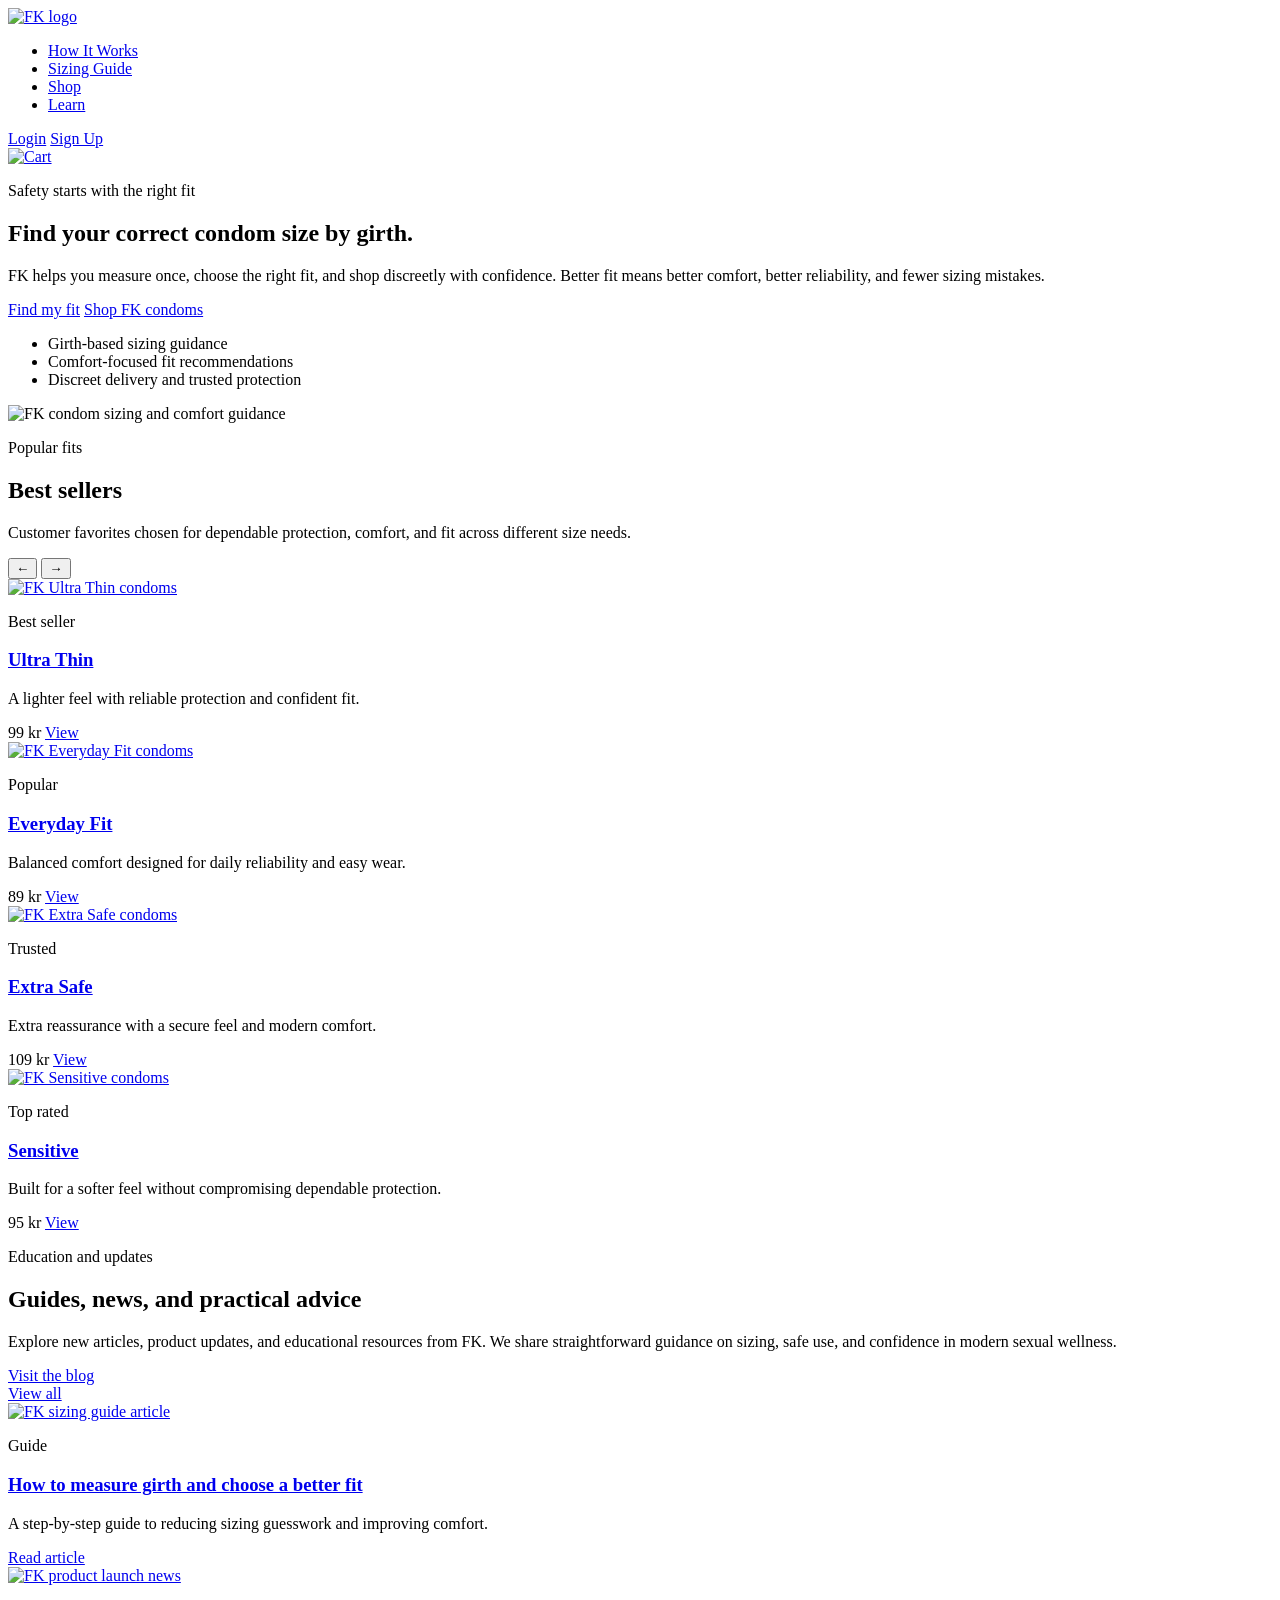
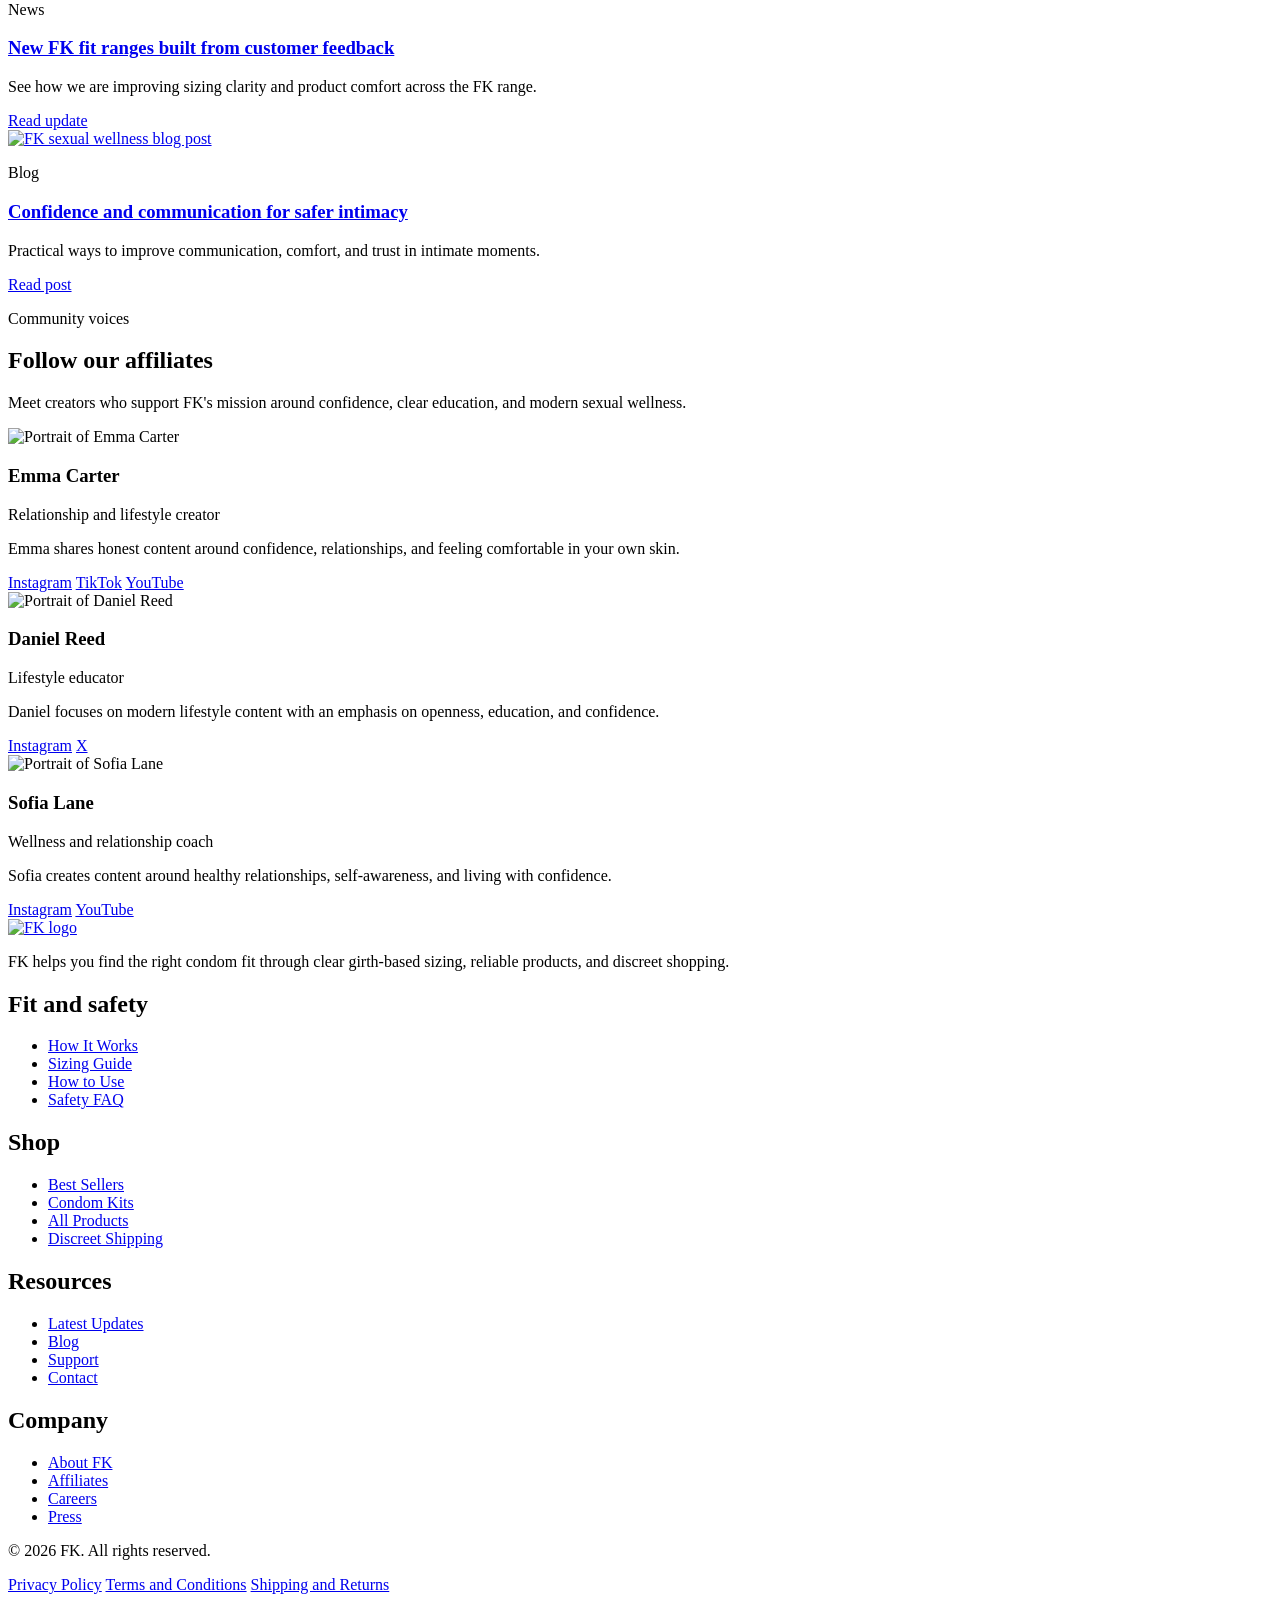
==== public/index.html @ 4501b556 "Refactor index.html for improved structure and content clarity" ====
<!DOCTYPE html>
<html lang="en">

<head>
    <meta charset="UTF-8">
    <meta name="viewport" content="width=device-width, initial-scale=1.0">
    <title>FK | Find Your Fit</title>
</head>

<body>
    <header class="site-header">
        <div class="container">
            <a href="#" class="site-header__logo" aria-label="FK home">
                <img src="path/to/logo.png" alt="FK logo">
            </a>

            <nav class="site-header__nav" aria-label="Primary navigation">
                <ul class="site-header__nav-list">
                    <li class="site-header__nav-item"><a href="#how-it-works">How It Works</a></li>
                    <li class="site-header__nav-item"><a href="#sizing-guide">Sizing Guide</a></li>
                    <li class="site-header__nav-item"><a href="#best-sellers">Shop</a></li>
                    <li class="site-header__nav-item"><a href="#latest-updates">Learn</a></li>
                </ul>
            </nav>

            <div class="site-header__actions">
                <div class="site-header__auth" aria-label="Account actions">
                    <a href="#" class="site-header__login">Login</a>
                    <a href="#" class="site-header__signup">Sign Up</a>
                </div>

                <a href="#" class="site-header__cart" aria-label="Open cart">
                    <img src="path/to/cart-icon.png" alt="Cart">
                </a>
            </div>
        </div>
    </header>

    <main>
        <section class="hero" aria-labelledby="hero-title">
            <div class="container">
                <div class="hero__content">
                    <p class="hero__eyebrow">Safety starts with the right fit</p>
                    <h1 class="hero__title" id="hero-title">Find your correct condom size by girth.</h1>
                    <p class="hero__text">
                        FK helps you measure once, choose the right fit, and shop discreetly with confidence.
                        Better fit means better comfort, better reliability, and fewer sizing mistakes.
                    </p>

                    <div class="hero__actions">
                        <a href="#how-it-works" class="button button--primary">Find my fit</a>
                        <a href="#best-sellers" class="button button--secondary">Shop FK condoms</a>
                    </div>

                    <ul class="hero__highlights" aria-label="FK value points">
                        <li class="hero__highlight">Girth-based sizing guidance</li>
                        <li class="hero__highlight">Comfort-focused fit recommendations</li>
                        <li class="hero__highlight">Discreet delivery and trusted protection</li>
                    </ul>
                </div>

                <div class="hero__media">
                    <img src="path/to/hero-image.png" alt="FK condom sizing and comfort guidance">
                </div>
            </div>
        </section>

        <section class="best-sellers" aria-labelledby="best-sellers-title">
            <div class="container">
                <div class="best-sellers__header">
                    <div class="best-sellers__intro">
                        <p class="best-sellers__eyebrow">Popular fits</p>
                        <h2 class="best-sellers__title">Best sellers</h2>
                        <p class="best-sellers__text">
                            Customer favorites chosen for dependable protection, comfort, and fit across different size
                            needs.
                        </p>
                    </div>

                    <div class="best-sellers__controls">
                        <button class="best-sellers__button best-sellers__button--prev" type="button"
                            aria-label="Previous products">
                            ←
                        </button>
                        <button class="best-sellers__button best-sellers__button--next" type="button"
                            aria-label="Next products">
                            →
                        </button>
                    </div>
                </div>

                <div class="best-sellers__viewport">
                    <div class="best-sellers__track">
                        <article class="product-card">
                            <a href="#" class="product-card__image-link">
                                <img src="path/to/product-1.jpg" alt="FK Ultra Thin condoms">
                            </a>
                            <div class="product-card__content">
                                <p class="product-card__label">Best seller</p>
                                <h3 class="product-card__title">
                                    <a href="#">Ultra Thin</a>
                                </h3>
                                <p class="product-card__text">A lighter feel with reliable protection and confident
                                    fit.</p>
                                <div class="product-card__footer">
                                    <span class="product-card__price">99 kr</span>
                                    <a href="#" class="product-card__link">View</a>
                                </div>
                            </div>
                        </article>

                        <article class="product-card">
                            <a href="#" class="product-card__image-link">
                                <img src="path/to/product-2.jpg" alt="FK Everyday Fit condoms">
                            </a>
                            <div class="product-card__content">
                                <p class="product-card__label">Popular</p>
                                <h3 class="product-card__title">
                                    <a href="#">Everyday Fit</a>
                                </h3>
                                <p class="product-card__text">Balanced comfort designed for daily reliability and easy
                                    wear.</p>
                                <div class="product-card__footer">
                                    <span class="product-card__price">89 kr</span>
                                    <a href="#" class="product-card__link">View</a>
                                </div>
                            </div>
                        </article>

                        <article class="product-card">
                            <a href="#" class="product-card__image-link">
                                <img src="path/to/product-3.jpg" alt="FK Extra Safe condoms">
                            </a>
                            <div class="product-card__content">
                                <p class="product-card__label">Trusted</p>
                                <h3 class="product-card__title">
                                    <a href="#">Extra Safe</a>
                                </h3>
                                <p class="product-card__text">Extra reassurance with a secure feel and modern
                                    comfort.</p>
                                <div class="product-card__footer">
                                    <span class="product-card__price">109 kr</span>
                                    <a href="#" class="product-card__link">View</a>
                                </div>
                            </div>
                        </article>

                        <article class="product-card">
                            <a href="#" class="product-card__image-link">
                                <img src="path/to/product-4.jpg" alt="FK Sensitive condoms">
                            </a>
                            <div class="product-card__content">
                                <p class="product-card__label">Top rated</p>
                                <h3 class="product-card__title">
                                    <a href="#">Sensitive</a>
                                </h3>
                                <p class="product-card__text">Built for a softer feel without compromising dependable
                                    protection.</p>
                                <div class="product-card__footer">
                                    <span class="product-card__price">95 kr</span>
                                    <a href="#" class="product-card__link">View</a>
                                </div>
                            </div>
                        </article>
                    </div>
                </div>
            </div>
        </section>

        <section class="latest-updates" aria-labelledby="latest-updates-title">
            <div class="container">
                <div class="latest-updates__header">
                    <div class="latest-updates__intro">
                        <p class="latest-updates__eyebrow">Education and updates</p>
                        <h2 class="latest-updates__title">Guides, news, and practical advice</h2>
                        <p class="latest-updates__text">
                            Explore new articles, product updates, and educational resources from FK.
                            We share straightforward guidance on sizing, safe use, and confidence in modern sexual
                            wellness.
                        </p>
                        <a href="#" class="latest-updates__blog-button button button--secondary">Visit the blog</a>
                    </div>

                    <a href="#" class="latest-updates__view-all">View all</a>
                </div>

                <div class="latest-updates__grid">
                    <article class="update-card">
                        <a href="#" class="update-card__image-link">
                            <img src="path/to/update-1.jpg" alt="FK sizing guide article" class="update-card__image">
                        </a>

                        <div class="update-card__content">
                            <p class="update-card__category">Guide</p>
                            <h3 class="update-card__title">
                                <a href="#">How to measure girth and choose a better fit</a>
                            </h3>
                            <p class="update-card__description">
                                A step-by-step guide to reducing sizing guesswork and improving comfort.
                            </p>
                            <a href="#" class="update-card__link">Read article</a>
                        </div>
                    </article>

                    <article class="update-card">
                        <a href="#" class="update-card__image-link">
                            <img src="path/to/update-2.jpg" alt="FK product launch news" class="update-card__image">
                        </a>

                        <div class="update-card__content">
                            <p class="update-card__category">News</p>
                            <h3 class="update-card__title">
                                <a href="#">New FK fit ranges built from customer feedback</a>
                            </h3>
                            <p class="update-card__description">
                                See how we are improving sizing clarity and product comfort across the FK range.
                            </p>
                            <a href="#" class="update-card__link">Read update</a>
                        </div>
                    </article>

                    <article class="update-card">
                        <a href="#" class="update-card__image-link">
                            <img src="path/to/update-3.jpg" alt="FK sexual wellness blog post" class="update-card__image">
                        </a>

                        <div class="update-card__content">
                            <p class="update-card__category">Blog</p>
                            <h3 class="update-card__title">
                                <a href="#">Confidence and communication for safer intimacy</a>
                            </h3>
                            <p class="update-card__description">
                                Practical ways to improve communication, comfort, and trust in intimate moments.
                            </p>
                            <a href="#" class="update-card__link">Read post</a>
                        </div>
                    </article>
                </div>
            </div>
        </section>

        <section class="affiliates" aria-labelledby="affiliates-title">
            <div class="container">
                <div class="affiliates__header">
                    <p class="affiliates__eyebrow">Community voices</p>
                    <h2 class="affiliates__title">Follow our affiliates</h2>
                    <p class="affiliates__text">
                        Meet creators who support FK's mission around confidence, clear education, and modern sexual
                        wellness.
                    </p>
                </div>

                <div class="affiliates__grid">
                    <article class="affiliate-card">
                        <div class="affiliate-card__image-wrapper">
                            <img src="path/to/affiliate-1.jpg" alt="Portrait of Emma Carter"
                                class="affiliate-card__image">
                        </div>

                        <div class="affiliate-card__content">
                            <h3 class="affiliate-card__name">Emma Carter</h3>
                            <p class="affiliate-card__profession">Relationship and lifestyle creator</p>
                            <p class="affiliate-card__description">
                                Emma shares honest content around confidence, relationships, and feeling comfortable in
                                your own skin.
                            </p>

                            <div class="affiliate-card__socials">
                                <a href="#" class="affiliate-card__social-link"
                                    aria-label="Visit Emma Carter on Instagram">Instagram</a>
                                <a href="#" class="affiliate-card__social-link"
                                    aria-label="Visit Emma Carter on TikTok">TikTok</a>
                                <a href="#" class="affiliate-card__social-link"
                                    aria-label="Visit Emma Carter on YouTube">YouTube</a>
                            </div>
                        </div>
                    </article>

                    <article class="affiliate-card">
                        <div class="affiliate-card__image-wrapper">
                            <img src="path/to/affiliate-2.jpg" alt="Portrait of Daniel Reed"
                                class="affiliate-card__image">
                        </div>

                        <div class="affiliate-card__content">
                            <h3 class="affiliate-card__name">Daniel Reed</h3>
                            <p class="affiliate-card__profession">Lifestyle educator</p>
                            <p class="affiliate-card__description">
                                Daniel focuses on modern lifestyle content with an emphasis on openness, education, and
                                confidence.
                            </p>

                            <div class="affiliate-card__socials">
                                <a href="#" class="affiliate-card__social-link"
                                    aria-label="Visit Daniel Reed on Instagram">Instagram</a>
                                <a href="#" class="affiliate-card__social-link" aria-label="Visit Daniel Reed on X">X</a>
                            </div>
                        </div>
                    </article>

                    <article class="affiliate-card">
                        <div class="affiliate-card__image-wrapper">
                            <img src="path/to/affiliate-3.jpg" alt="Portrait of Sofia Lane"
                                class="affiliate-card__image">
                        </div>

                        <div class="affiliate-card__content">
                            <h3 class="affiliate-card__name">Sofia Lane</h3>
                            <p class="affiliate-card__profession">Wellness and relationship coach</p>
                            <p class="affiliate-card__description">
                                Sofia creates content around healthy relationships, self-awareness, and living with
                                confidence.
                            </p>

                            <div class="affiliate-card__socials">
                                <a href="#" class="affiliate-card__social-link"
                                    aria-label="Visit Sofia Lane on Instagram">Instagram</a>
                                <a href="#" class="affiliate-card__social-link"
                                    aria-label="Visit Sofia Lane on YouTube">YouTube</a>
                            </div>
                        </div>
                    </article>
                </div>
            </div>
        </section>
    </main>

    <footer class="site-footer">
        <div class="container">
            <div class="site-footer__top">
                <div class="site-footer__brand">
                    <a href="#" class="site-footer__logo">
                        <img src="path/to/logo.png" alt="FK logo">
                    </a>
                    <p class="site-footer__text">
                        FK helps you find the right condom fit through clear girth-based sizing, reliable products,
                        and discreet shopping.
                    </p>
                </div>

                <div class="site-footer__links">
                    <div class="site-footer__column">
                        <h2 class="site-footer__heading">Fit and safety</h2>
                        <ul class="site-footer__list">
                            <li class="site-footer__item"><a href="#how-it-works" class="site-footer__link">How It Works</a></li>
                            <li class="site-footer__item"><a href="#sizing-guide" class="site-footer__link">Sizing Guide</a></li>
                            <li class="site-footer__item"><a href="#" class="site-footer__link">How to Use</a></li>
                            <li class="site-footer__item"><a href="#" class="site-footer__link">Safety FAQ</a></li>
                        </ul>
                    </div>

                    <div class="site-footer__column">
                        <h2 class="site-footer__heading">Shop</h2>
                        <ul class="site-footer__list">
                            <li class="site-footer__item"><a href="#best-sellers" class="site-footer__link">Best Sellers</a></li>
                            <li class="site-footer__item"><a href="#" class="site-footer__link">Condom Kits</a></li>
                            <li class="site-footer__item"><a href="#" class="site-footer__link">All Products</a></li>
                            <li class="site-footer__item"><a href="#" class="site-footer__link">Discreet Shipping</a></li>
                        </ul>
                    </div>

                    <div class="site-footer__column">
                        <h2 class="site-footer__heading">Resources</h2>
                        <ul class="site-footer__list">
                            <li class="site-footer__item"><a href="#latest-updates" class="site-footer__link">Latest Updates</a></li>
                            <li class="site-footer__item"><a href="#" class="site-footer__link">Blog</a></li>
                            <li class="site-footer__item"><a href="#" class="site-footer__link">Support</a></li>
                            <li class="site-footer__item"><a href="#" class="site-footer__link">Contact</a></li>
                        </ul>
                    </div>

                    <div class="site-footer__column">
                        <h2 class="site-footer__heading">Company</h2>
                        <ul class="site-footer__list">
                            <li class="site-footer__item"><a href="#" class="site-footer__link">About FK</a></li>
                            <li class="site-footer__item"><a href="#" class="site-footer__link">Affiliates</a></li>
                            <li class="site-footer__item"><a href="#" class="site-footer__link">Careers</a></li>
                            <li class="site-footer__item"><a href="#" class="site-footer__link">Press</a></li>
                        </ul>
                    </div>
                </div>
            </div>

            <div class="site-footer__bottom">
                <p class="site-footer__copyright">© 2026 FK. All rights reserved.</p>
                <div class="site-footer__legal">
                    <a href="#" class="site-footer__legal-link">Privacy Policy</a>
                    <a href="#" class="site-footer__legal-link">Terms and Conditions</a>
                    <a href="#" class="site-footer__legal-link">Shipping and Returns</a>
                </div>
            </div>
        </div>
    </footer>
</body>

</html>
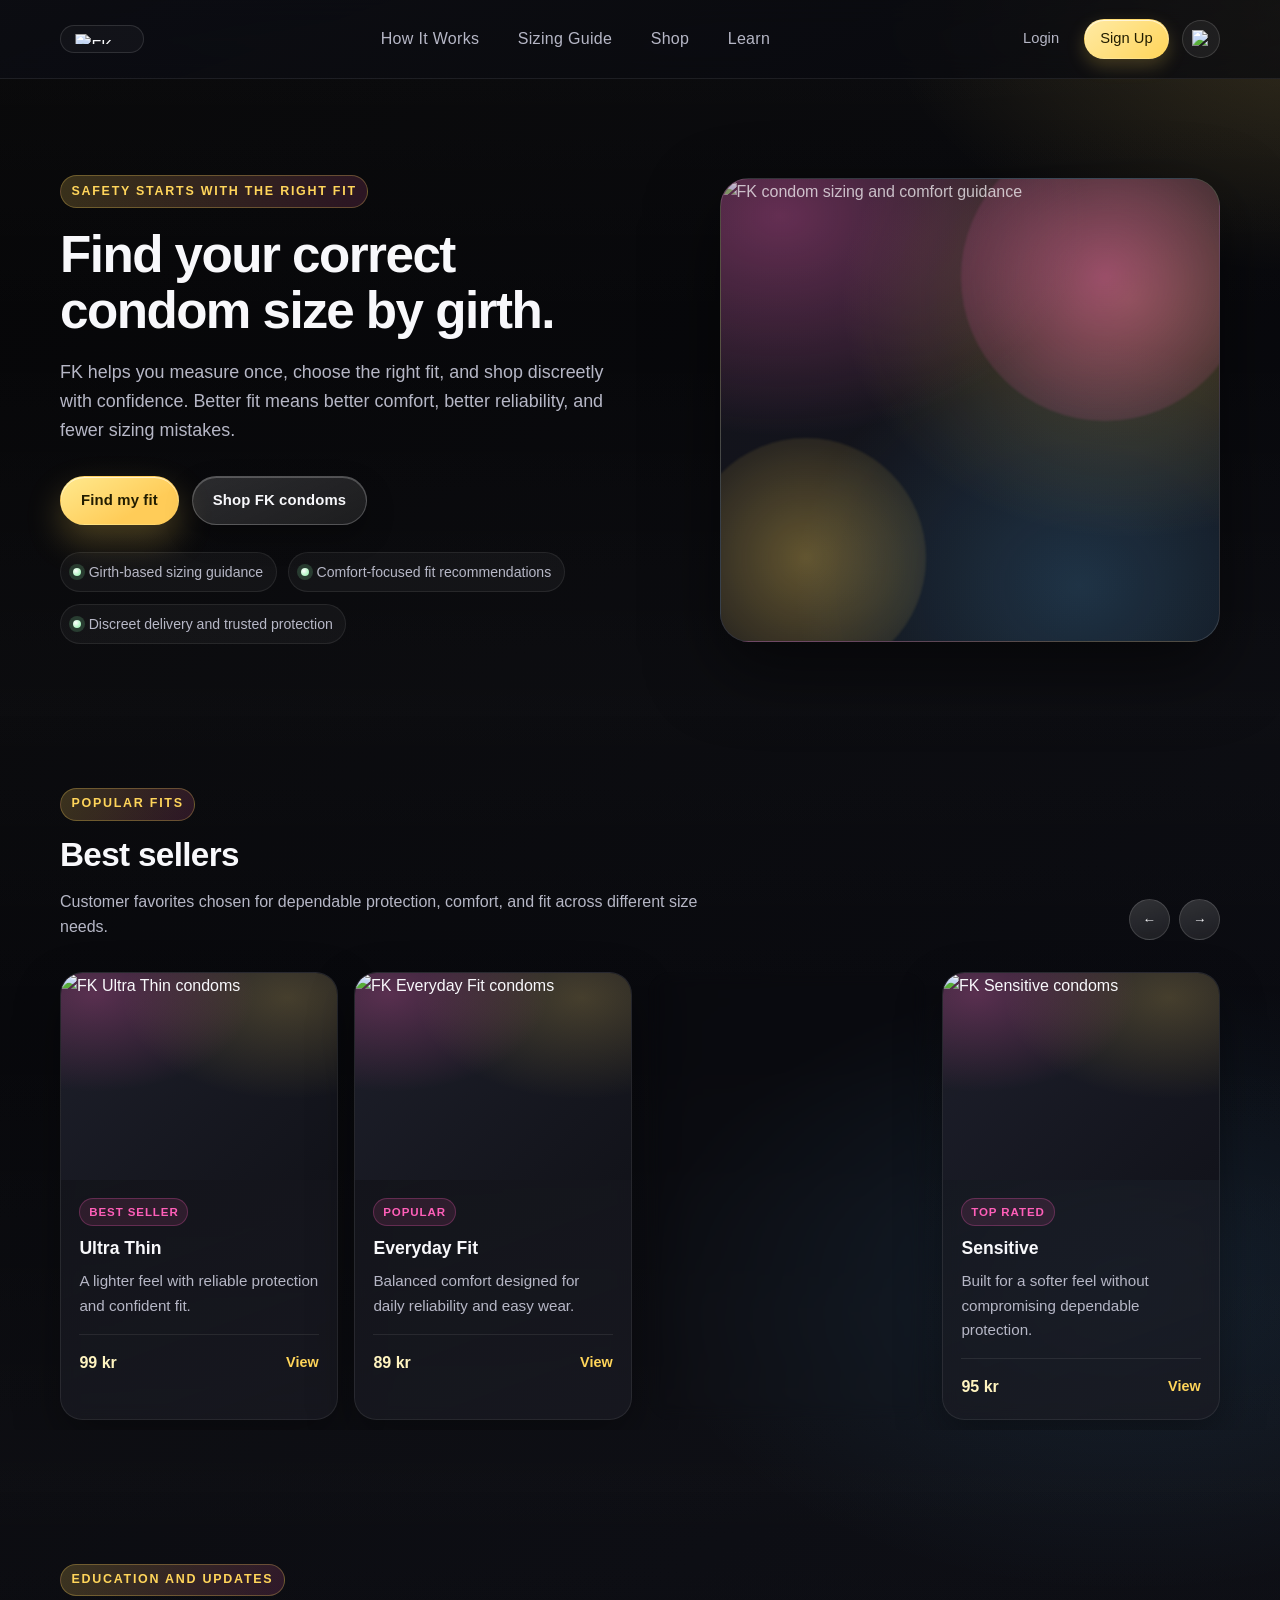
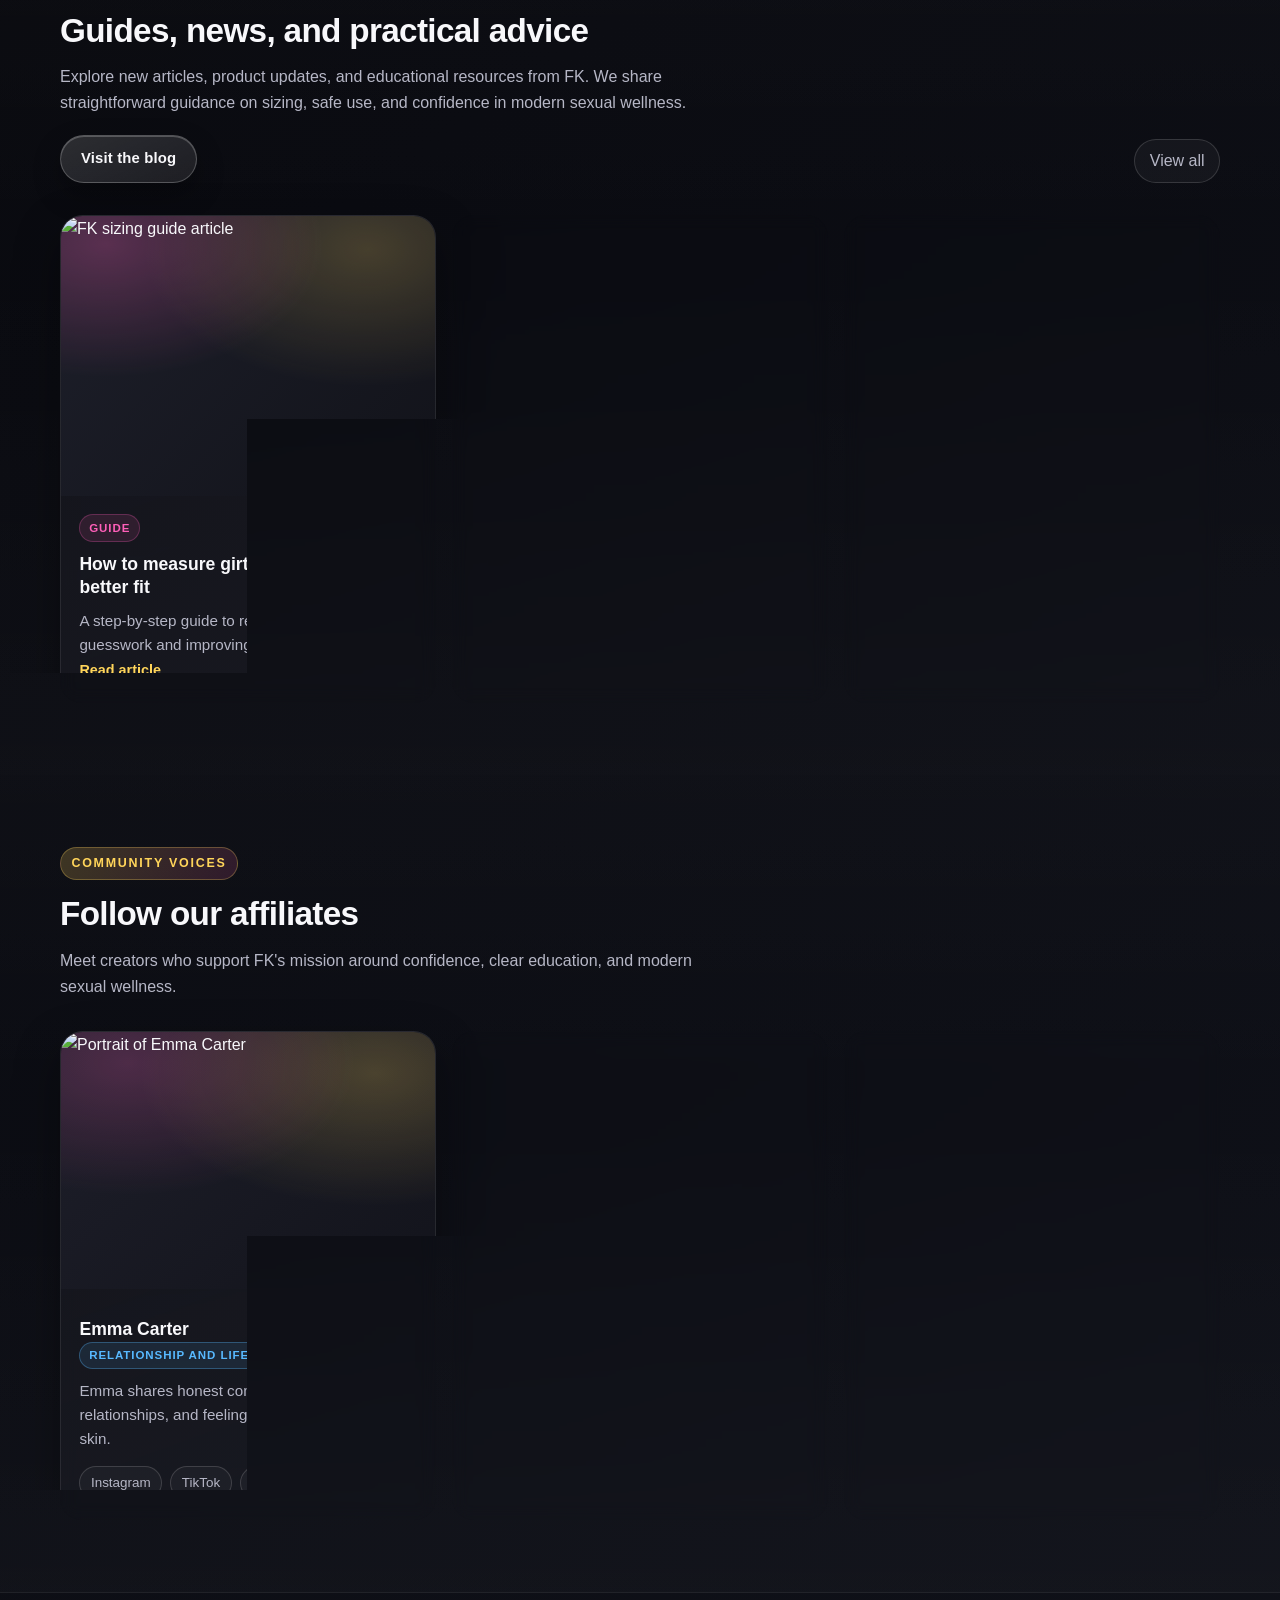
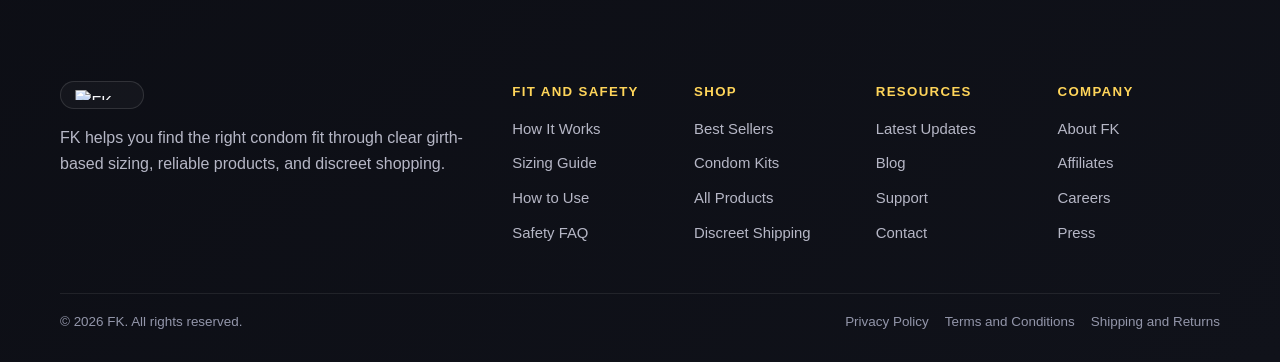
==== commit 313bb44d: "Add styles.css for consistent styling across the FK website" ====
--- a/public/index.html
+++ b/public/index.html
@@ -5,6 +5,7 @@
     <meta charset="UTF-8">
     <meta name="viewport" content="width=device-width, initial-scale=1.0">
     <title>FK | Find Your Fit</title>
+    <link rel="stylesheet" href="styles.css">
 </head>
 
 <body>
@@ -221,7 +222,8 @@
 
                     <article class="update-card">
                         <a href="#" class="update-card__image-link">
-                            <img src="path/to/update-3.jpg" alt="FK sexual wellness blog post" class="update-card__image">
+                            <img src="path/to/update-3.jpg" alt="FK sexual wellness blog post"
+                                class="update-card__image">
                         </a>
 
                         <div class="update-card__content">
@@ -242,12 +244,14 @@
         <section class="affiliates" aria-labelledby="affiliates-title">
             <div class="container">
                 <div class="affiliates__header">
-                    <p class="affiliates__eyebrow">Community voices</p>
-                    <h2 class="affiliates__title">Follow our affiliates</h2>
-                    <p class="affiliates__text">
-                        Meet creators who support FK's mission around confidence, clear education, and modern sexual
-                        wellness.
-                    </p>
+                    <div class="affiliates__intro">
+                        <p class="affiliates__eyebrow">Community voices</p>
+                        <h2 class="affiliates__title">Follow our affiliates</h2>
+                        <p class="affiliates__text">
+                            Meet creators who support FK's mission around confidence, clear education, and modern sexual
+                            wellness.
+                        </p>
+                    </div>
                 </div>
 
                 <div class="affiliates__grid">
@@ -293,7 +297,8 @@
                             <div class="affiliate-card__socials">
                                 <a href="#" class="affiliate-card__social-link"
                                     aria-label="Visit Daniel Reed on Instagram">Instagram</a>
-                                <a href="#" class="affiliate-card__social-link" aria-label="Visit Daniel Reed on X">X</a>
+                                <a href="#" class="affiliate-card__social-link"
+                                    aria-label="Visit Daniel Reed on X">X</a>
                             </div>
                         </div>
                     </article>
@@ -342,8 +347,10 @@
                     <div class="site-footer__column">
                         <h2 class="site-footer__heading">Fit and safety</h2>
                         <ul class="site-footer__list">
-                            <li class="site-footer__item"><a href="#how-it-works" class="site-footer__link">How It Works</a></li>
-                            <li class="site-footer__item"><a href="#sizing-guide" class="site-footer__link">Sizing Guide</a></li>
+                            <li class="site-footer__item"><a href="#how-it-works" class="site-footer__link">How It
+                                    Works</a></li>
+                            <li class="site-footer__item"><a href="#sizing-guide" class="site-footer__link">Sizing
+                                    Guide</a></li>
                             <li class="site-footer__item"><a href="#" class="site-footer__link">How to Use</a></li>
                             <li class="site-footer__item"><a href="#" class="site-footer__link">Safety FAQ</a></li>
                         </ul>
@@ -352,17 +359,20 @@
                     <div class="site-footer__column">
                         <h2 class="site-footer__heading">Shop</h2>
                         <ul class="site-footer__list">
-                            <li class="site-footer__item"><a href="#best-sellers" class="site-footer__link">Best Sellers</a></li>
+                            <li class="site-footer__item"><a href="#best-sellers" class="site-footer__link">Best
+                                    Sellers</a></li>
                             <li class="site-footer__item"><a href="#" class="site-footer__link">Condom Kits</a></li>
                             <li class="site-footer__item"><a href="#" class="site-footer__link">All Products</a></li>
-                            <li class="site-footer__item"><a href="#" class="site-footer__link">Discreet Shipping</a></li>
+                            <li class="site-footer__item"><a href="#" class="site-footer__link">Discreet Shipping</a>
+                            </li>
                         </ul>
                     </div>
 
                     <div class="site-footer__column">
                         <h2 class="site-footer__heading">Resources</h2>
                         <ul class="site-footer__list">
-                            <li class="site-footer__item"><a href="#latest-updates" class="site-footer__link">Latest Updates</a></li>
+                            <li class="site-footer__item"><a href="#latest-updates" class="site-footer__link">Latest
+                                    Updates</a></li>
                             <li class="site-footer__item"><a href="#" class="site-footer__link">Blog</a></li>
                             <li class="site-footer__item"><a href="#" class="site-footer__link">Support</a></li>
                             <li class="site-footer__item"><a href="#" class="site-footer__link">Contact</a></li>
@@ -393,4 +403,4 @@
     </footer>
 </body>
 
-</html>
+</html>
--- a/public/styles.css
+++ b/public/styles.css
@@ -0,0 +1,991 @@
+:root {
+    --bg: #070709;
+    --bg-elevated: #111217;
+    --bg-soft: rgba(26, 27, 35, 0.56);
+    --bg-soft-strong: rgba(26, 27, 35, 0.74);
+    --surface-stroke: rgba(255, 255, 255, 0.14);
+    --surface-stroke-soft: rgba(255, 255, 255, 0.08);
+    --text: #f8f8fb;
+    --text-muted: #b6b7c6;
+    --text-soft: #9396aa;
+    --accent-yellow: #ffd55a;
+    --accent-pink: #ff5fb9;
+    --accent-blue: #58b9ff;
+    --accent-green: #72efcb;
+    --ok: #86f2a4;
+    --radius-lg: 1.4rem;
+    --radius-md: 1rem;
+    --radius-sm: 0.7rem;
+    --shadow-lg: 0 26px 70px rgba(0, 0, 0, 0.5);
+    --shadow-md: 0 18px 45px rgba(0, 0, 0, 0.34);
+    --shadow-sm: 0 10px 24px rgba(0, 0, 0, 0.24);
+    --container: 1160px;
+    --space-1: 0.5rem;
+    --space-2: 0.75rem;
+    --space-3: 1rem;
+    --space-4: 1.5rem;
+    --space-5: 2rem;
+    --space-6: 3rem;
+    --space-7: 4.5rem;
+    --space-8: 6rem;
+    --focus-ring: 0 0 0 3px rgba(255, 213, 90, 0.42);
+}
+
+* {
+    box-sizing: border-box;
+}
+
+html,
+body {
+    margin: 0;
+    padding: 0;
+}
+
+body {
+    font-family: "Sora", "Avenir Next", "Segoe UI", sans-serif;
+    background:
+        radial-gradient(1100px 640px at -8% -10%, rgba(255, 95, 185, 0.21), transparent 54%),
+        radial-gradient(820px 500px at 104% 0%, rgba(255, 213, 90, 0.18), transparent 55%),
+        radial-gradient(780px 500px at 88% 36%, rgba(88, 185, 255, 0.11), transparent 62%),
+        linear-gradient(145deg, #060607 0%, #0a0b11 46%, #10121a 100%);
+    color: var(--text);
+    line-height: 1.6;
+    min-height: 100vh;
+}
+
+img {
+    display: block;
+    max-width: 100%;
+    height: auto;
+}
+
+a {
+    color: inherit;
+    text-decoration: none;
+}
+
+a:focus-visible,
+button:focus-visible {
+    outline: none;
+    box-shadow: var(--focus-ring);
+}
+
+.container {
+    width: min(var(--container), calc(100% - 2.5rem));
+    margin-inline: auto;
+}
+
+main {
+    overflow: clip;
+}
+
+section {
+    position: relative;
+    padding-block: var(--space-7);
+}
+
+section::before {
+    content: "";
+    position: absolute;
+    inset: 0;
+    pointer-events: none;
+    background: linear-gradient(180deg, rgba(255, 255, 255, 0.015), transparent 40%, rgba(255, 255, 255, 0.02));
+}
+
+h1,
+h2,
+h3,
+h4,
+p {
+    margin: 0;
+}
+
+ul,
+ol {
+    margin: 0;
+    padding: 0;
+}
+
+.site-header {
+    position: sticky;
+    top: 0;
+    z-index: 20;
+    border-bottom: 1px solid rgba(255, 255, 255, 0.08);
+    background: linear-gradient(160deg, rgba(13, 14, 20, 0.88), rgba(10, 11, 16, 0.72));
+    backdrop-filter: blur(14px);
+}
+
+.site-header .container {
+    display: grid;
+    grid-template-columns: auto 1fr auto;
+    align-items: center;
+    gap: 2rem;
+    min-height: 4.9rem;
+}
+
+.site-header__logo img,
+.site-footer__logo img {
+    width: 84px;
+    aspect-ratio: 3 / 1;
+    object-fit: contain;
+    border-radius: 999px;
+    background: rgba(255, 255, 255, 0.03);
+    border: 1px solid rgba(255, 255, 255, 0.12);
+    padding: 0.5rem 0.9rem;
+}
+
+.site-header__nav-list {
+    display: flex;
+    justify-content: center;
+    align-items: center;
+    list-style: none;
+    gap: 0.5rem;
+}
+
+.site-header__nav-item a {
+    display: inline-flex;
+    align-items: center;
+    justify-content: center;
+    min-height: 2.2rem;
+    padding: 0.45rem 0.95rem;
+    border-radius: 999px;
+    color: var(--text-muted);
+    font-weight: 500;
+    letter-spacing: 0.02em;
+    transition: color 0.25s ease, background-color 0.25s ease, transform 0.25s ease;
+}
+
+.site-header__nav-item a:hover,
+.site-header__nav-item a:focus-visible {
+    color: var(--text);
+    background: rgba(255, 255, 255, 0.08);
+    transform: translateY(-1px);
+}
+
+.site-header__actions {
+    display: flex;
+    align-items: center;
+    gap: 0.8rem;
+}
+
+.site-header__auth {
+    display: inline-flex;
+    align-items: center;
+    gap: 0.55rem;
+}
+
+.site-header__login,
+.site-header__signup {
+    min-height: 2.3rem;
+    display: inline-flex;
+    align-items: center;
+    justify-content: center;
+    padding: 0.45rem 0.95rem;
+    border-radius: 999px;
+    border: 1px solid transparent;
+    font-weight: 500;
+    font-size: 0.92rem;
+    transition: all 0.25s ease;
+}
+
+.site-header__login {
+    color: var(--text-muted);
+}
+
+.site-header__login:hover,
+.site-header__login:focus-visible {
+    color: var(--text);
+    border-color: rgba(255, 255, 255, 0.18);
+    background: rgba(255, 255, 255, 0.05);
+}
+
+.site-header__signup {
+    color: #221d00;
+    background: linear-gradient(140deg, #ffeaa4 0%, var(--accent-yellow) 100%);
+    box-shadow: inset 0 1px 0 rgba(255, 255, 255, 0.65), 0 7px 18px rgba(255, 214, 90, 0.22);
+}
+
+.site-header__signup:hover,
+.site-header__signup:focus-visible {
+    transform: translateY(-1px);
+    box-shadow: inset 0 1px 0 rgba(255, 255, 255, 0.68), 0 10px 22px rgba(255, 214, 90, 0.3);
+}
+
+.site-header__cart {
+    width: 2.4rem;
+    height: 2.4rem;
+    border-radius: 999px;
+    border: 1px solid var(--surface-stroke);
+    background: rgba(255, 255, 255, 0.06);
+    display: grid;
+    place-items: center;
+    transition: transform 0.25s ease, border-color 0.25s ease, background-color 0.25s ease;
+}
+
+.site-header__cart:hover,
+.site-header__cart:focus-visible {
+    transform: translateY(-1px);
+    border-color: rgba(255, 213, 90, 0.48);
+    background: rgba(255, 255, 255, 0.13);
+}
+
+.site-header__cart img {
+    width: 1.1rem;
+    height: 1.1rem;
+    object-fit: contain;
+}
+
+.hero {
+    padding-top: var(--space-8);
+    padding-bottom: var(--space-7);
+}
+
+.hero .container {
+    display: grid;
+    grid-template-columns: 1.1fr 0.9fr;
+    gap: var(--space-6);
+    align-items: center;
+}
+
+.hero__content {
+    max-width: 39rem;
+}
+
+.hero__eyebrow,
+.best-sellers__eyebrow,
+.how-it-works__eyebrow,
+.latest-updates__eyebrow,
+.affiliates__eyebrow {
+    display: inline-flex;
+    align-items: center;
+    gap: 0.35rem;
+    font-size: 0.78rem;
+    letter-spacing: 0.14em;
+    text-transform: uppercase;
+    font-weight: 600;
+    color: var(--accent-yellow);
+    padding: 0.34rem 0.65rem;
+    border-radius: 999px;
+    border: 1px solid rgba(255, 213, 90, 0.28);
+    background: linear-gradient(120deg, rgba(255, 213, 90, 0.2), rgba(255, 95, 185, 0.14));
+}
+
+.hero__title {
+    margin-top: 1.15rem;
+    font-size: clamp(2.1rem, 4vw, 3.8rem);
+    line-height: 1.1;
+    letter-spacing: -0.03em;
+    text-wrap: balance;
+}
+
+.hero__text {
+    margin-top: 1.2rem;
+    color: var(--text-muted);
+    max-width: 34rem;
+    font-size: clamp(1rem, 1.8vw, 1.12rem);
+}
+
+.hero__actions {
+    margin-top: 2rem;
+    display: flex;
+    flex-wrap: wrap;
+    gap: 0.8rem;
+}
+
+.button {
+    position: relative;
+    overflow: hidden;
+    min-height: 2.8rem;
+    padding: 0.7rem 1.25rem;
+    border-radius: 999px;
+    border: 1px solid transparent;
+    display: inline-flex;
+    align-items: center;
+    justify-content: center;
+    font-weight: 600;
+    font-size: 0.93rem;
+    letter-spacing: 0.01em;
+    transition: transform 0.25s ease, box-shadow 0.25s ease, border-color 0.25s ease, color 0.25s ease,
+        background-color 0.25s ease;
+}
+
+.button::after {
+    content: "";
+    position: absolute;
+    top: -120%;
+    left: -45%;
+    width: 35%;
+    height: 320%;
+    transform: rotate(18deg);
+    background: linear-gradient(180deg, rgba(255, 255, 255, 0), rgba(255, 255, 255, 0.33), rgba(255, 255, 255, 0));
+    opacity: 0;
+    transition: transform 0.45s ease, opacity 0.45s ease;
+}
+
+.button:hover::after,
+.button:focus-visible::after {
+    opacity: 1;
+    transform: translateX(340%) rotate(18deg);
+}
+
+.button--primary {
+    color: #221d00;
+    background: linear-gradient(150deg, #ffe98e, #ffcc58 68%);
+    box-shadow: inset 0 1px 0 rgba(255, 255, 255, 0.62), 0 16px 34px rgba(255, 213, 90, 0.26);
+}
+
+.button--primary:hover,
+.button--primary:focus-visible {
+    transform: translateY(-2px);
+    box-shadow: inset 0 1px 0 rgba(255, 255, 255, 0.72), 0 20px 36px rgba(255, 213, 90, 0.35);
+}
+
+.button--secondary {
+    color: var(--text);
+    border-color: rgba(255, 255, 255, 0.22);
+    background: linear-gradient(155deg, rgba(255, 255, 255, 0.14), rgba(255, 255, 255, 0.08));
+    box-shadow: inset 0 1px 0 rgba(255, 255, 255, 0.22), 0 12px 28px rgba(0, 0, 0, 0.28);
+}
+
+.button--secondary:hover,
+.button--secondary:focus-visible {
+    border-color: rgba(255, 255, 255, 0.4);
+    transform: translateY(-2px);
+    background: linear-gradient(155deg, rgba(255, 255, 255, 0.2), rgba(255, 255, 255, 0.1));
+}
+
+.hero__highlights {
+    margin-top: 1.7rem;
+    list-style: none;
+    display: flex;
+    flex-wrap: wrap;
+    gap: 0.7rem;
+}
+
+.hero__highlight {
+    display: inline-flex;
+    align-items: center;
+    gap: 0.45rem;
+    color: var(--text-muted);
+    font-size: 0.88rem;
+    padding: 0.5rem 0.78rem;
+    border-radius: 999px;
+    border: 1px solid var(--surface-stroke-soft);
+    background: rgba(255, 255, 255, 0.04);
+}
+
+.hero__highlight::before {
+    content: "";
+    width: 0.5rem;
+    height: 0.5rem;
+    border-radius: 999px;
+    background: radial-gradient(circle at 35% 35%, #ffffff, var(--ok));
+    box-shadow: 0 0 0 4px rgba(134, 242, 164, 0.18);
+}
+
+.hero__media {
+    min-height: 29rem;
+    border-radius: calc(var(--radius-lg) + 0.4rem);
+    border: 1px solid rgba(255, 255, 255, 0.14);
+    background:
+        radial-gradient(90% 70% at 12% 8%, rgba(255, 95, 185, 0.34), transparent 68%),
+        radial-gradient(85% 76% at 82% 26%, rgba(255, 213, 90, 0.28), transparent 68%),
+        radial-gradient(82% 76% at 72% 88%, rgba(88, 185, 255, 0.2), transparent 70%),
+        linear-gradient(148deg, rgba(23, 24, 33, 0.9) 0%, rgba(16, 17, 23, 0.96) 100%);
+    box-shadow: var(--shadow-lg);
+    overflow: hidden;
+    position: relative;
+    display: grid;
+    place-items: center;
+}
+
+.hero__media::before,
+.hero__media::after {
+    content: "";
+    position: absolute;
+    border-radius: 999px;
+    filter: blur(1px);
+}
+
+.hero__media::before {
+    width: 18rem;
+    height: 18rem;
+    top: -10%;
+    right: -6%;
+    background: radial-gradient(circle, rgba(255, 95, 185, 0.44), rgba(255, 95, 185, 0));
+}
+
+.hero__media::after {
+    width: 15rem;
+    height: 15rem;
+    bottom: -8%;
+    left: -7%;
+    background: radial-gradient(circle, rgba(255, 213, 90, 0.34), rgba(255, 213, 90, 0));
+}
+
+.hero__media img {
+    width: 100%;
+    height: 100%;
+    object-fit: cover;
+    opacity: 0.72;
+    mix-blend-mode: screen;
+}
+
+.how-it-works .container,
+.best-sellers .container,
+.latest-updates .container,
+.affiliates .container,
+.site-footer .container {
+    position: relative;
+    z-index: 1;
+}
+
+.how-it-works__header,
+.best-sellers__header,
+.latest-updates__header,
+.affiliates__header {
+    display: flex;
+    gap: 1.5rem;
+    align-items: end;
+    justify-content: space-between;
+    margin-bottom: 2rem;
+}
+
+.how-it-works__title,
+.best-sellers__title,
+.latest-updates__title,
+.affiliates__title {
+    margin-top: 0.9rem;
+    font-size: clamp(1.6rem, 2.6vw, 2.2rem);
+    line-height: 1.2;
+    letter-spacing: -0.02em;
+}
+
+.how-it-works__text,
+.best-sellers__text,
+.latest-updates__text,
+.affiliates__text {
+    margin-top: 0.85rem;
+    color: var(--text-muted);
+    max-width: 42rem;
+}
+
+.how-it-works__steps {
+    list-style: none;
+    counter-reset: step;
+    display: grid;
+    gap: 1rem;
+    grid-template-columns: repeat(3, minmax(0, 1fr));
+}
+
+.how-it-works__step {
+    min-width: 0;
+}
+
+.how-it-works-card {
+    position: relative;
+    height: 100%;
+    padding: 1.4rem;
+    border-radius: var(--radius-lg);
+    background: linear-gradient(160deg, rgba(31, 32, 43, 0.64), rgba(19, 20, 28, 0.52));
+    border: 1px solid var(--surface-stroke-soft);
+    box-shadow: var(--shadow-sm);
+    backdrop-filter: blur(6px);
+}
+
+.how-it-works-card::before {
+    content: "";
+    position: absolute;
+    inset: 0;
+    border-radius: inherit;
+    pointer-events: none;
+    background: linear-gradient(150deg, rgba(255, 213, 90, 0.09), rgba(255, 95, 185, 0.07) 48%, transparent 75%);
+}
+
+.how-it-works-card__step {
+    display: inline-flex;
+    align-items: center;
+    justify-content: center;
+    padding: 0.25rem 0.6rem;
+    border-radius: 999px;
+    color: var(--accent-yellow);
+    font-size: 0.78rem;
+    font-weight: 600;
+    letter-spacing: 0.08em;
+    text-transform: uppercase;
+    border: 1px solid rgba(255, 213, 90, 0.24);
+    background: rgba(255, 213, 90, 0.1);
+}
+
+.how-it-works-card__title {
+    margin-top: 0.9rem;
+    font-size: 1.2rem;
+    line-height: 1.25;
+}
+
+.how-it-works-card__text {
+    margin-top: 0.7rem;
+    color: var(--text-muted);
+}
+
+.best-sellers__header,
+.latest-updates__header,
+.affiliates__header {
+    align-items: flex-end;
+}
+
+.best-sellers__controls {
+    display: flex;
+    align-items: center;
+    gap: 0.6rem;
+}
+
+.best-sellers__button {
+    width: 2.55rem;
+    height: 2.55rem;
+    border-radius: 999px;
+    border: 1px solid var(--surface-stroke);
+    color: var(--text);
+    background: linear-gradient(165deg, rgba(255, 255, 255, 0.16), rgba(255, 255, 255, 0.08));
+    backdrop-filter: blur(4px);
+    cursor: pointer;
+    transition: transform 0.25s ease, background-color 0.25s ease, border-color 0.25s ease;
+}
+
+.best-sellers__button:hover,
+.best-sellers__button:focus-visible {
+    transform: translateY(-1px);
+    border-color: rgba(255, 95, 185, 0.42);
+    background: linear-gradient(165deg, rgba(255, 95, 185, 0.26), rgba(255, 213, 90, 0.2));
+}
+
+.best-sellers__track,
+.latest-updates__grid,
+.affiliates__grid {
+    display: grid;
+    gap: 1rem;
+}
+
+.best-sellers__track {
+    grid-template-columns: repeat(4, minmax(0, 1fr));
+}
+
+.product-card,
+.update-card,
+.affiliate-card {
+    height: 100%;
+    border-radius: var(--radius-lg);
+    border: 1px solid var(--surface-stroke-soft);
+    background: linear-gradient(160deg, var(--bg-soft), var(--bg-soft-strong));
+    backdrop-filter: blur(8px);
+    box-shadow: var(--shadow-md);
+    overflow: hidden;
+    transition: transform 0.3s ease, border-color 0.3s ease, box-shadow 0.3s ease;
+}
+
+.product-card:hover,
+.update-card:hover,
+.affiliate-card:hover {
+    transform: translateY(-4px);
+    border-color: rgba(255, 213, 90, 0.35);
+    box-shadow: 0 24px 45px rgba(0, 0, 0, 0.34);
+}
+
+.product-card__image-link,
+.update-card__image-link {
+    display: block;
+    aspect-ratio: 4 / 3;
+    overflow: hidden;
+    background:
+        radial-gradient(88% 72% at 12% 10%, rgba(255, 95, 185, 0.27), transparent 66%),
+        radial-gradient(88% 72% at 82% 12%, rgba(255, 213, 90, 0.2), transparent 68%),
+        linear-gradient(135deg, rgba(31, 33, 45, 0.9), rgba(18, 19, 26, 0.9));
+}
+
+.product-card__image-link img,
+.update-card__image-link img,
+.affiliate-card__image {
+    width: 100%;
+    height: 100%;
+    object-fit: cover;
+    transition: transform 0.5s ease, opacity 0.5s ease;
+}
+
+.product-card:hover .product-card__image-link img,
+.update-card:hover .update-card__image-link img,
+.affiliate-card:hover .affiliate-card__image {
+    transform: scale(1.045);
+}
+
+.product-card__content,
+.update-card__content,
+.affiliate-card__content {
+    padding: 1.1rem 1.15rem 1.2rem;
+}
+
+.product-card__label,
+.update-card__category,
+.affiliate-card__profession {
+    display: inline-flex;
+    align-items: center;
+    padding: 0.22rem 0.55rem;
+    border-radius: 999px;
+    font-size: 0.72rem;
+    letter-spacing: 0.08em;
+    text-transform: uppercase;
+    font-weight: 600;
+    color: var(--accent-pink);
+    border: 1px solid rgba(255, 95, 185, 0.26);
+    background: rgba(255, 95, 185, 0.11);
+}
+
+.product-card__title,
+.update-card__title,
+.affiliate-card__name {
+    margin-top: 0.72rem;
+    font-size: 1.1rem;
+    line-height: 1.3;
+}
+
+.product-card__title a,
+.update-card__title a {
+    transition: color 0.25s ease;
+}
+
+.product-card__title a:hover,
+.update-card__title a:hover,
+.product-card__title a:focus-visible,
+.update-card__title a:focus-visible {
+    color: #fff7ce;
+}
+
+.product-card__text,
+.update-card__description,
+.affiliate-card__description {
+    margin-top: 0.6rem;
+    color: var(--text-muted);
+    font-size: 0.95rem;
+}
+
+.product-card__footer {
+    margin-top: 1rem;
+    padding-top: 0.9rem;
+    border-top: 1px solid rgba(255, 255, 255, 0.08);
+    display: flex;
+    align-items: center;
+    justify-content: space-between;
+    gap: 0.8rem;
+}
+
+.product-card__price {
+    font-size: 1rem;
+    font-weight: 700;
+    color: #fff4c0;
+}
+
+.product-card__link,
+.update-card__link {
+    color: var(--accent-yellow);
+    font-weight: 600;
+    font-size: 0.9rem;
+    transition: color 0.25s ease;
+}
+
+.product-card__link:hover,
+.update-card__link:hover,
+.product-card__link:focus-visible,
+.update-card__link:focus-visible {
+    color: #fff6d4;
+}
+
+.latest-updates__view-all {
+    align-self: flex-end;
+    display: inline-flex;
+    align-items: center;
+    justify-content: center;
+    min-height: 2.3rem;
+    padding: 0.5rem 0.9rem;
+    border-radius: 999px;
+    border: 1px solid var(--surface-stroke);
+    color: var(--text-muted);
+    background: rgba(255, 255, 255, 0.04);
+    transition: all 0.25s ease;
+}
+
+.latest-updates__view-all:hover,
+.latest-updates__view-all:focus-visible {
+    color: var(--text);
+    border-color: rgba(255, 255, 255, 0.28);
+    background: rgba(255, 255, 255, 0.08);
+}
+
+.latest-updates__blog-button {
+    margin-top: 1.2rem;
+}
+
+.latest-updates__grid,
+.affiliates__grid {
+    grid-template-columns: repeat(3, minmax(0, 1fr));
+}
+
+.affiliate-card__image-wrapper {
+    aspect-ratio: 16 / 11;
+    overflow: hidden;
+    background:
+        radial-gradient(92% 78% at 18% 12%, rgba(255, 95, 185, 0.22), transparent 66%),
+        radial-gradient(90% 74% at 84% 16%, rgba(255, 213, 90, 0.22), transparent 70%),
+        linear-gradient(140deg, rgba(31, 32, 44, 0.9), rgba(19, 20, 28, 0.9));
+}
+
+.affiliate-card__profession {
+    color: var(--accent-blue);
+    border-color: rgba(88, 185, 255, 0.32);
+    background: rgba(88, 185, 255, 0.11);
+}
+
+.affiliate-card__socials {
+    margin-top: 0.9rem;
+    display: flex;
+    flex-wrap: wrap;
+    gap: 0.5rem;
+}
+
+.affiliate-card__social-link {
+    font-size: 0.84rem;
+    color: var(--text-muted);
+    min-height: 1.95rem;
+    padding: 0.32rem 0.66rem;
+    border-radius: 999px;
+    border: 1px solid rgba(255, 255, 255, 0.15);
+    background: rgba(255, 255, 255, 0.03);
+    transition: all 0.25s ease;
+}
+
+.affiliate-card__social-link:hover,
+.affiliate-card__social-link:focus-visible {
+    color: var(--text);
+    border-color: rgba(255, 255, 255, 0.36);
+    background: rgba(255, 255, 255, 0.08);
+}
+
+.site-footer {
+    padding-top: 1rem;
+    border-top: 1px solid rgba(255, 255, 255, 0.08);
+}
+
+.site-footer__top {
+    display: grid;
+    grid-template-columns: 1.2fr 2.1fr;
+    gap: var(--space-6);
+    padding: var(--space-7) 0 var(--space-6);
+}
+
+.site-footer__text {
+    margin-top: 1rem;
+    color: var(--text-muted);
+    max-width: 30rem;
+}
+
+.site-footer__links {
+    display: grid;
+    grid-template-columns: repeat(4, minmax(0, 1fr));
+    gap: 1.2rem;
+}
+
+.site-footer__heading {
+    font-size: 0.83rem;
+    text-transform: uppercase;
+    letter-spacing: 0.1em;
+    color: var(--accent-yellow);
+    margin-bottom: 0.85rem;
+}
+
+.site-footer__list {
+    list-style: none;
+    display: grid;
+    gap: 0.55rem;
+}
+
+.site-footer__link {
+    color: var(--text-muted);
+    font-size: 0.93rem;
+    transition: color 0.25s ease;
+}
+
+.site-footer__link:hover,
+.site-footer__link:focus-visible {
+    color: var(--text);
+}
+
+.site-footer__bottom {
+    border-top: 1px solid rgba(255, 255, 255, 0.08);
+    padding: 1.05rem 0 1.8rem;
+    display: flex;
+    align-items: center;
+    justify-content: space-between;
+    gap: 1rem;
+    flex-wrap: wrap;
+}
+
+.site-footer__copyright {
+    color: var(--text-soft);
+    font-size: 0.84rem;
+}
+
+.site-footer__legal {
+    display: flex;
+    align-items: center;
+    gap: 1rem;
+    flex-wrap: wrap;
+}
+
+.site-footer__legal-link {
+    color: var(--text-soft);
+    font-size: 0.84rem;
+    transition: color 0.25s ease;
+}
+
+.site-footer__legal-link:hover,
+.site-footer__legal-link:focus-visible {
+    color: var(--text);
+}
+
+@media (max-width: 1080px) {
+    :root {
+        --space-7: 3.9rem;
+        --space-8: 5.2rem;
+    }
+
+    .container {
+        width: min(var(--container), calc(100% - 2rem));
+    }
+
+    .site-header .container {
+        grid-template-columns: auto 1fr;
+        grid-template-areas:
+            "logo actions"
+            "nav nav";
+        gap: 0.8rem 1rem;
+        padding-block: 0.65rem;
+    }
+
+    .site-header__logo {
+        grid-area: logo;
+    }
+
+    .site-header__nav {
+        grid-area: nav;
+        overflow-x: auto;
+        scrollbar-width: thin;
+        padding-bottom: 0.2rem;
+    }
+
+    .site-header__actions {
+        grid-area: actions;
+        justify-self: end;
+    }
+
+    .site-header__nav-list {
+        justify-content: flex-start;
+        width: max-content;
+    }
+
+    .hero .container {
+        grid-template-columns: 1fr;
+        gap: 2rem;
+    }
+
+    .hero__media {
+        min-height: 22rem;
+        max-width: 46rem;
+    }
+
+    .how-it-works__steps,
+    .best-sellers__track,
+    .latest-updates__grid,
+    .affiliates__grid {
+        grid-template-columns: repeat(2, minmax(0, 1fr));
+    }
+
+    .site-footer__top {
+        grid-template-columns: 1fr;
+        gap: 2.5rem;
+    }
+
+    .site-footer__links {
+        grid-template-columns: repeat(2, minmax(0, 1fr));
+    }
+}
+
+@media (max-width: 760px) {
+    .site-header__auth {
+        display: none;
+    }
+
+    section {
+        padding-block: 3.2rem;
+    }
+
+    .hero {
+        padding-top: 4rem;
+    }
+
+    .hero__title {
+        font-size: clamp(1.85rem, 9vw, 2.5rem);
+    }
+
+    .hero__actions {
+        width: 100%;
+    }
+
+    .button {
+        flex: 1;
+        min-width: 10rem;
+    }
+
+    .hero__media {
+        min-height: 16.5rem;
+    }
+
+    .how-it-works__header,
+    .best-sellers__header,
+    .latest-updates__header,
+    .affiliates__header {
+        flex-direction: column;
+        align-items: flex-start;
+        margin-bottom: 1.4rem;
+    }
+
+    .best-sellers__controls {
+        margin-top: 0.35rem;
+    }
+
+    .how-it-works__steps,
+    .best-sellers__track,
+    .latest-updates__grid,
+    .affiliates__grid,
+    .site-footer__links {
+        grid-template-columns: 1fr;
+    }
+
+    .site-footer__bottom {
+        flex-direction: column;
+        align-items: flex-start;
+        gap: 0.8rem;
+    }
+
+    .site-footer__legal {
+        gap: 0.8rem;
+    }
+}
+
+@media (prefers-reduced-motion: reduce) {
+
+    *,
+    *::before,
+    *::after {
+        animation: none !important;
+        transition: none !important;
+        scroll-behavior: auto !important;
+    }
+}
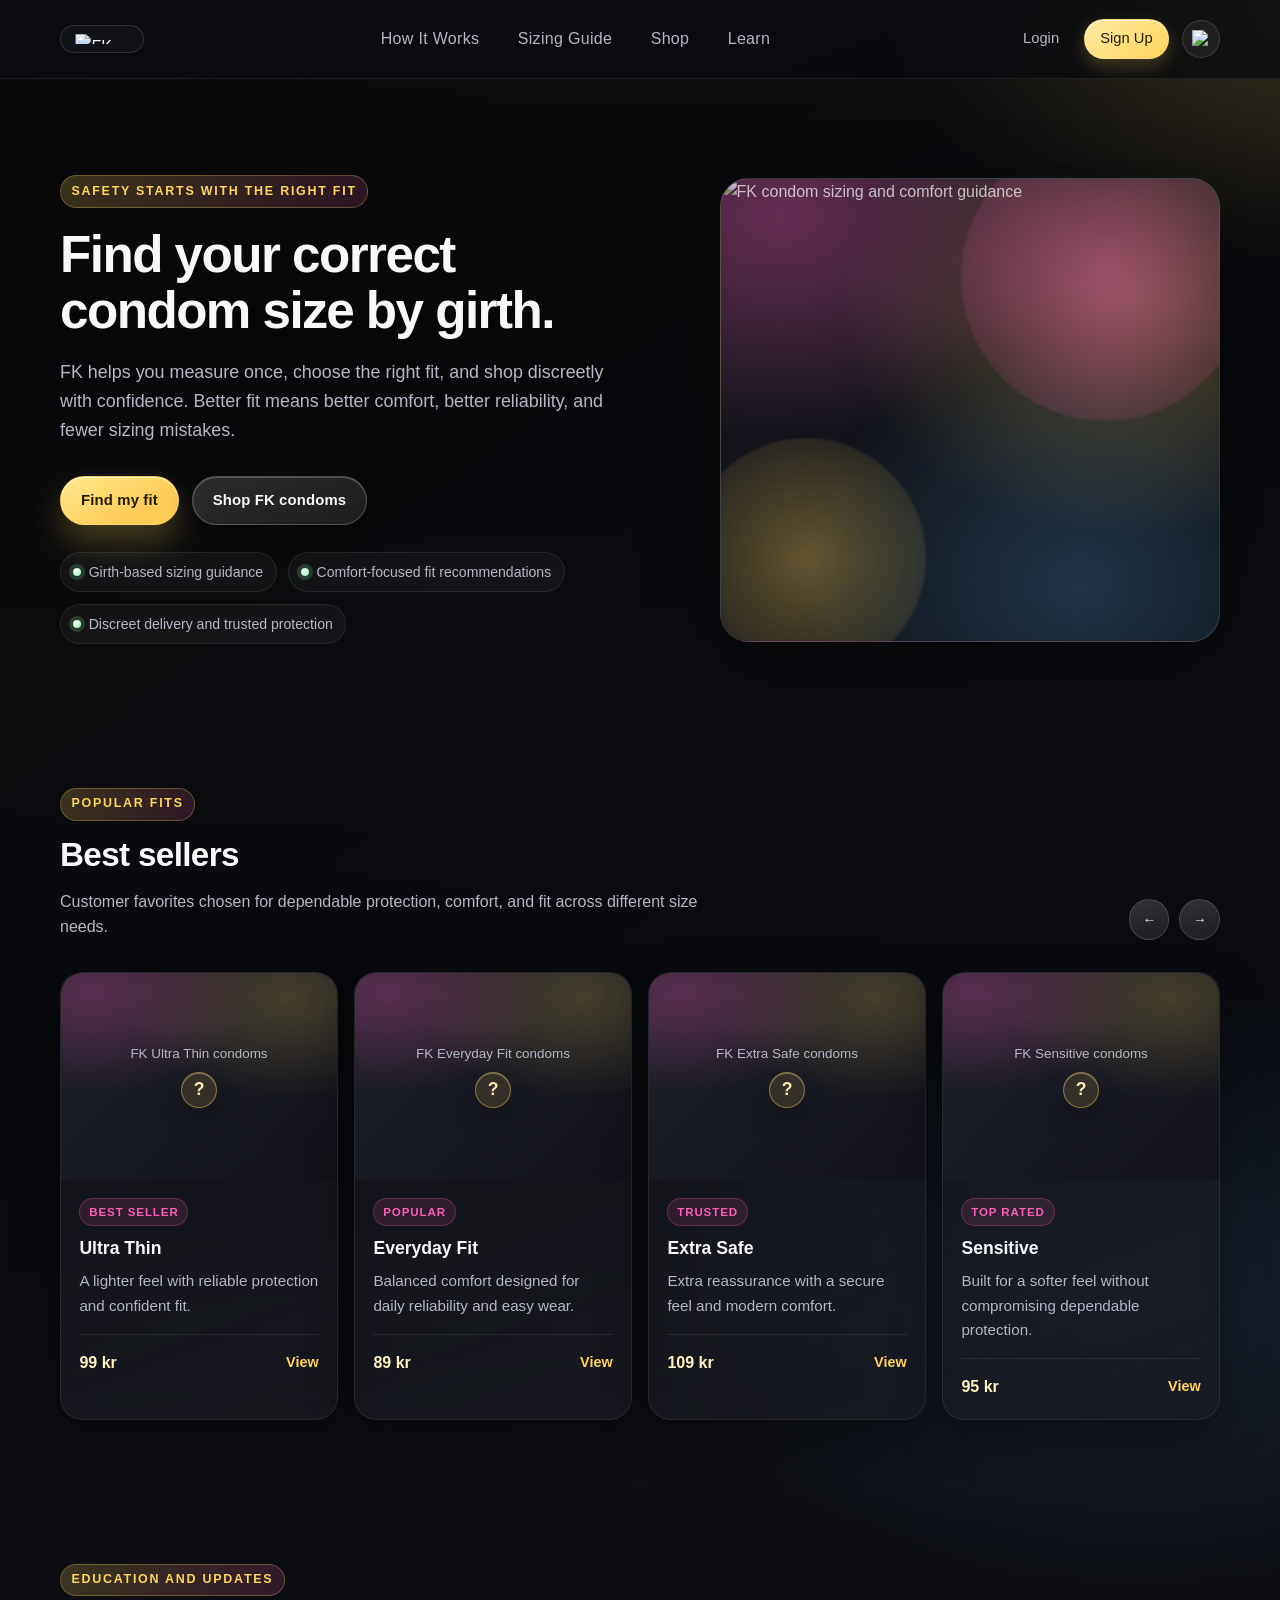
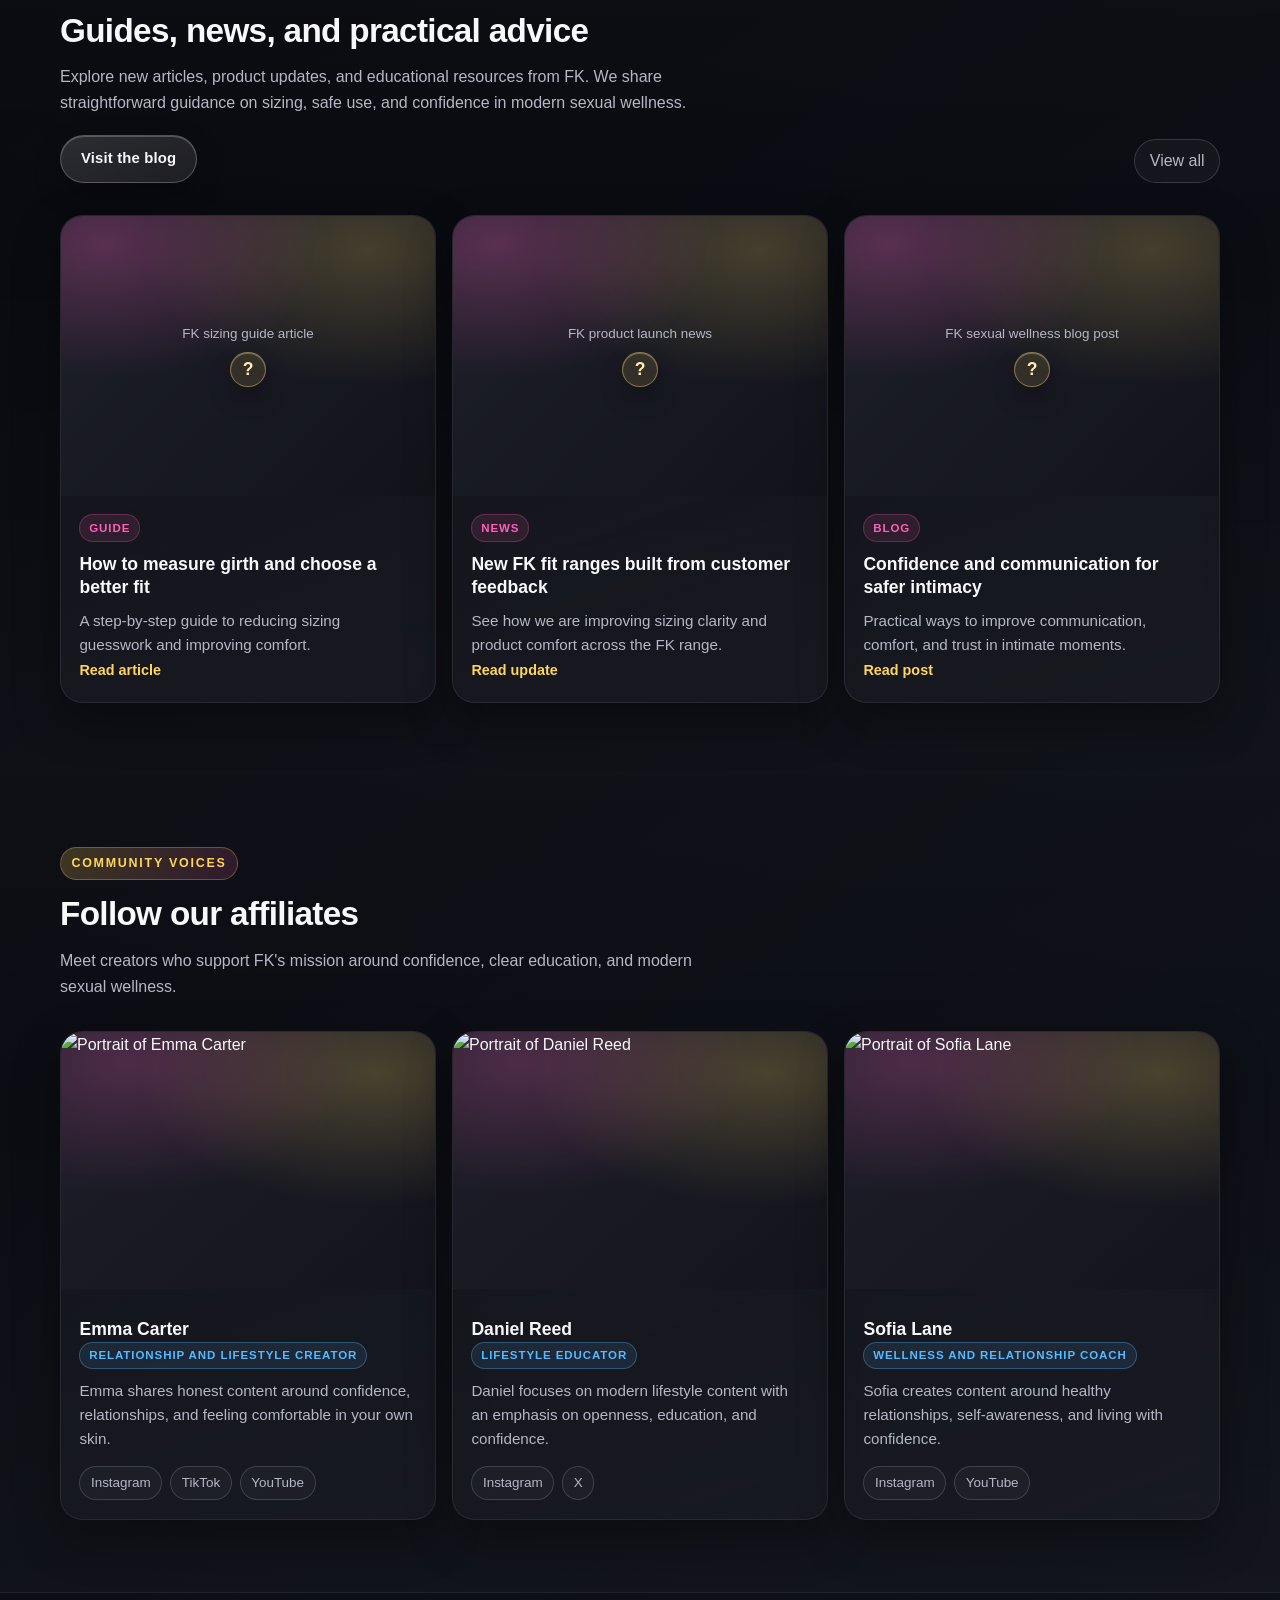
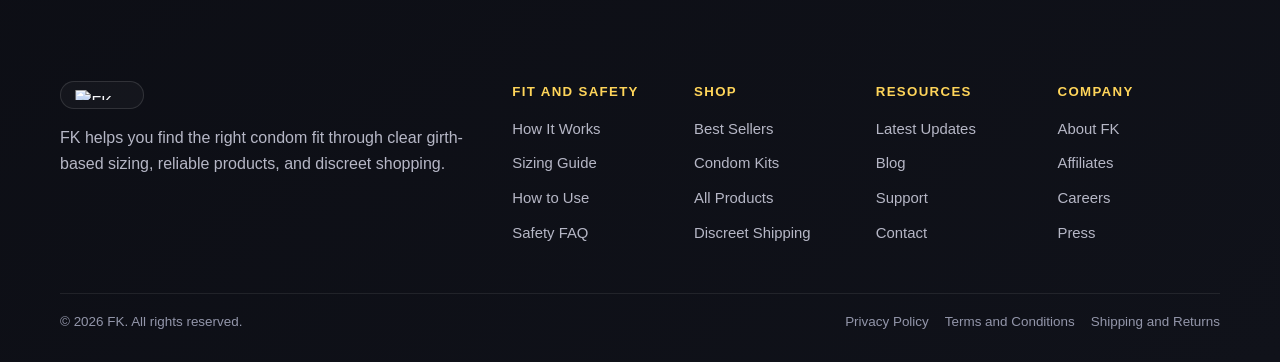
==== commit 5df0accf: "Add image fallback functionality and styles for better user experience" ====
--- a/public/index.html
+++ b/public/index.html
@@ -93,8 +93,9 @@
                 <div class="best-sellers__viewport">
                     <div class="best-sellers__track">
                         <article class="product-card">
-                            <a href="#" class="product-card__image-link">
+                            <a href="#" class="product-card__image-link image-wrapper">
                                 <img src="path/to/product-1.jpg" alt="FK Ultra Thin condoms">
+                                <span class="image-wrapper__fallback" aria-hidden="true"></span>
                             </a>
                             <div class="product-card__content">
                                 <p class="product-card__label">Best seller</p>
@@ -111,8 +112,9 @@
                         </article>
 
                         <article class="product-card">
-                            <a href="#" class="product-card__image-link">
+                            <a href="#" class="product-card__image-link image-wrapper">
                                 <img src="path/to/product-2.jpg" alt="FK Everyday Fit condoms">
+                                <span class="image-wrapper__fallback" aria-hidden="true"></span>
                             </a>
                             <div class="product-card__content">
                                 <p class="product-card__label">Popular</p>
@@ -129,8 +131,9 @@
                         </article>
 
                         <article class="product-card">
-                            <a href="#" class="product-card__image-link">
+                            <a href="#" class="product-card__image-link image-wrapper">
                                 <img src="path/to/product-3.jpg" alt="FK Extra Safe condoms">
+                                <span class="image-wrapper__fallback" aria-hidden="true"></span>
                             </a>
                             <div class="product-card__content">
                                 <p class="product-card__label">Trusted</p>
@@ -147,8 +150,9 @@
                         </article>
 
                         <article class="product-card">
-                            <a href="#" class="product-card__image-link">
+                            <a href="#" class="product-card__image-link image-wrapper">
                                 <img src="path/to/product-4.jpg" alt="FK Sensitive condoms">
+                                <span class="image-wrapper__fallback" aria-hidden="true"></span>
                             </a>
                             <div class="product-card__content">
                                 <p class="product-card__label">Top rated</p>
@@ -187,8 +191,9 @@
 
                 <div class="latest-updates__grid">
                     <article class="update-card">
-                        <a href="#" class="update-card__image-link">
+                        <a href="#" class="update-card__image-link image-wrapper">
                             <img src="path/to/update-1.jpg" alt="FK sizing guide article" class="update-card__image">
+                            <span class="image-wrapper__fallback" aria-hidden="true"></span>
                         </a>
 
                         <div class="update-card__content">
@@ -204,8 +209,9 @@
                     </article>
 
                     <article class="update-card">
-                        <a href="#" class="update-card__image-link">
+                        <a href="#" class="update-card__image-link image-wrapper">
                             <img src="path/to/update-2.jpg" alt="FK product launch news" class="update-card__image">
+                            <span class="image-wrapper__fallback" aria-hidden="true"></span>
                         </a>
 
                         <div class="update-card__content">
@@ -221,9 +227,10 @@
                     </article>
 
                     <article class="update-card">
-                        <a href="#" class="update-card__image-link">
+                        <a href="#" class="update-card__image-link image-wrapper">
                             <img src="path/to/update-3.jpg" alt="FK sexual wellness blog post"
                                 class="update-card__image">
+                            <span class="image-wrapper__fallback" aria-hidden="true"></span>
                         </a>
 
                         <div class="update-card__content">
@@ -401,6 +408,7 @@
             </div>
         </div>
     </footer>
+    <script src="image-fallback.js"></script>
 </body>
 
-</html>+</html>
--- a/public/styles.css
+++ b/public/styles.css
@@ -602,9 +602,72 @@
         linear-gradient(135deg, rgba(31, 33, 45, 0.9), rgba(18, 19, 26, 0.9));
 }
 
+.image-wrapper {
+    position: relative;
+    display: block;
+    overflow: hidden;
+    isolation: isolate;
+}
+
+.image-wrapper img {
+    opacity: 0;
+}
+
+.image-wrapper__fallback {
+    position: absolute;
+    inset: 0;
+    z-index: 2;
+    display: flex;
+    flex-direction: column;
+    align-items: center;
+    justify-content: center;
+    gap: 0.55rem;
+    padding: 1rem;
+    text-align: center;
+    text-wrap: balance;
+    font-size: 0.84rem;
+    line-height: 1.35;
+    color: var(--text-muted);
+    opacity: 0;
+    pointer-events: none;
+    transition: opacity 0.22s ease;
+}
+
+.image-wrapper__fallback::after {
+    content: "?";
+    width: 2.1rem;
+    height: 2.1rem;
+    border-radius: 999px;
+    border: 1px solid rgba(255, 213, 90, 0.42);
+    background: rgba(255, 213, 90, 0.12);
+    box-shadow: inset 0 1px 0 rgba(255, 255, 255, 0.28), 0 12px 24px rgba(0, 0, 0, 0.24);
+    display: grid;
+    place-items: center;
+    color: #ffebb0;
+    font-size: 1.1rem;
+    font-weight: 700;
+}
+
+.image-wrapper--error .image-wrapper__fallback {
+    opacity: 1;
+}
+
+.image-wrapper--error img {
+    opacity: 0;
+    visibility: hidden;
+    pointer-events: none;
+}
+
+.image-wrapper--ready img {
+    opacity: 1;
+    visibility: visible;
+}
+
 .product-card__image-link img,
 .update-card__image-link img,
 .affiliate-card__image {
+    position: relative;
+    z-index: 1;
     width: 100%;
     height: 100%;
     object-fit: cover;
@@ -988,4 +1051,4 @@
         transition: none !important;
         scroll-behavior: auto !important;
     }
-}+}
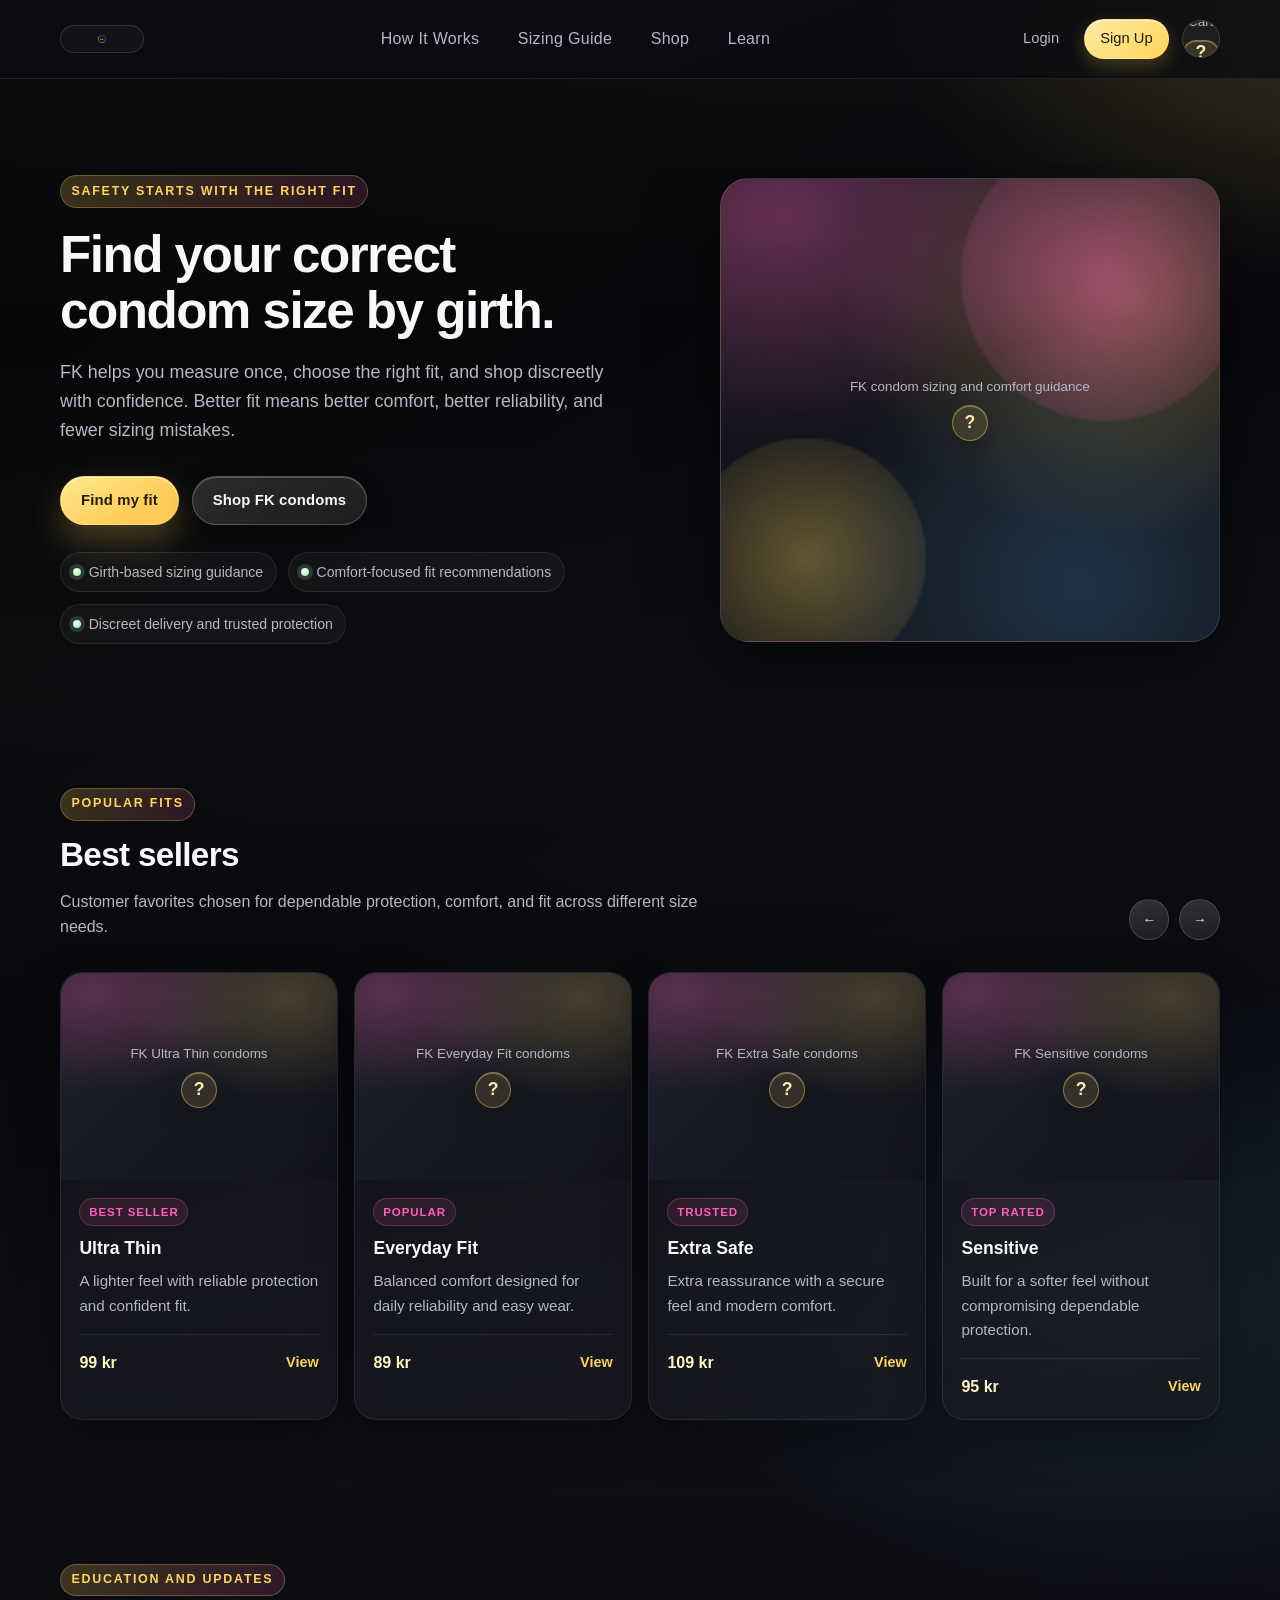
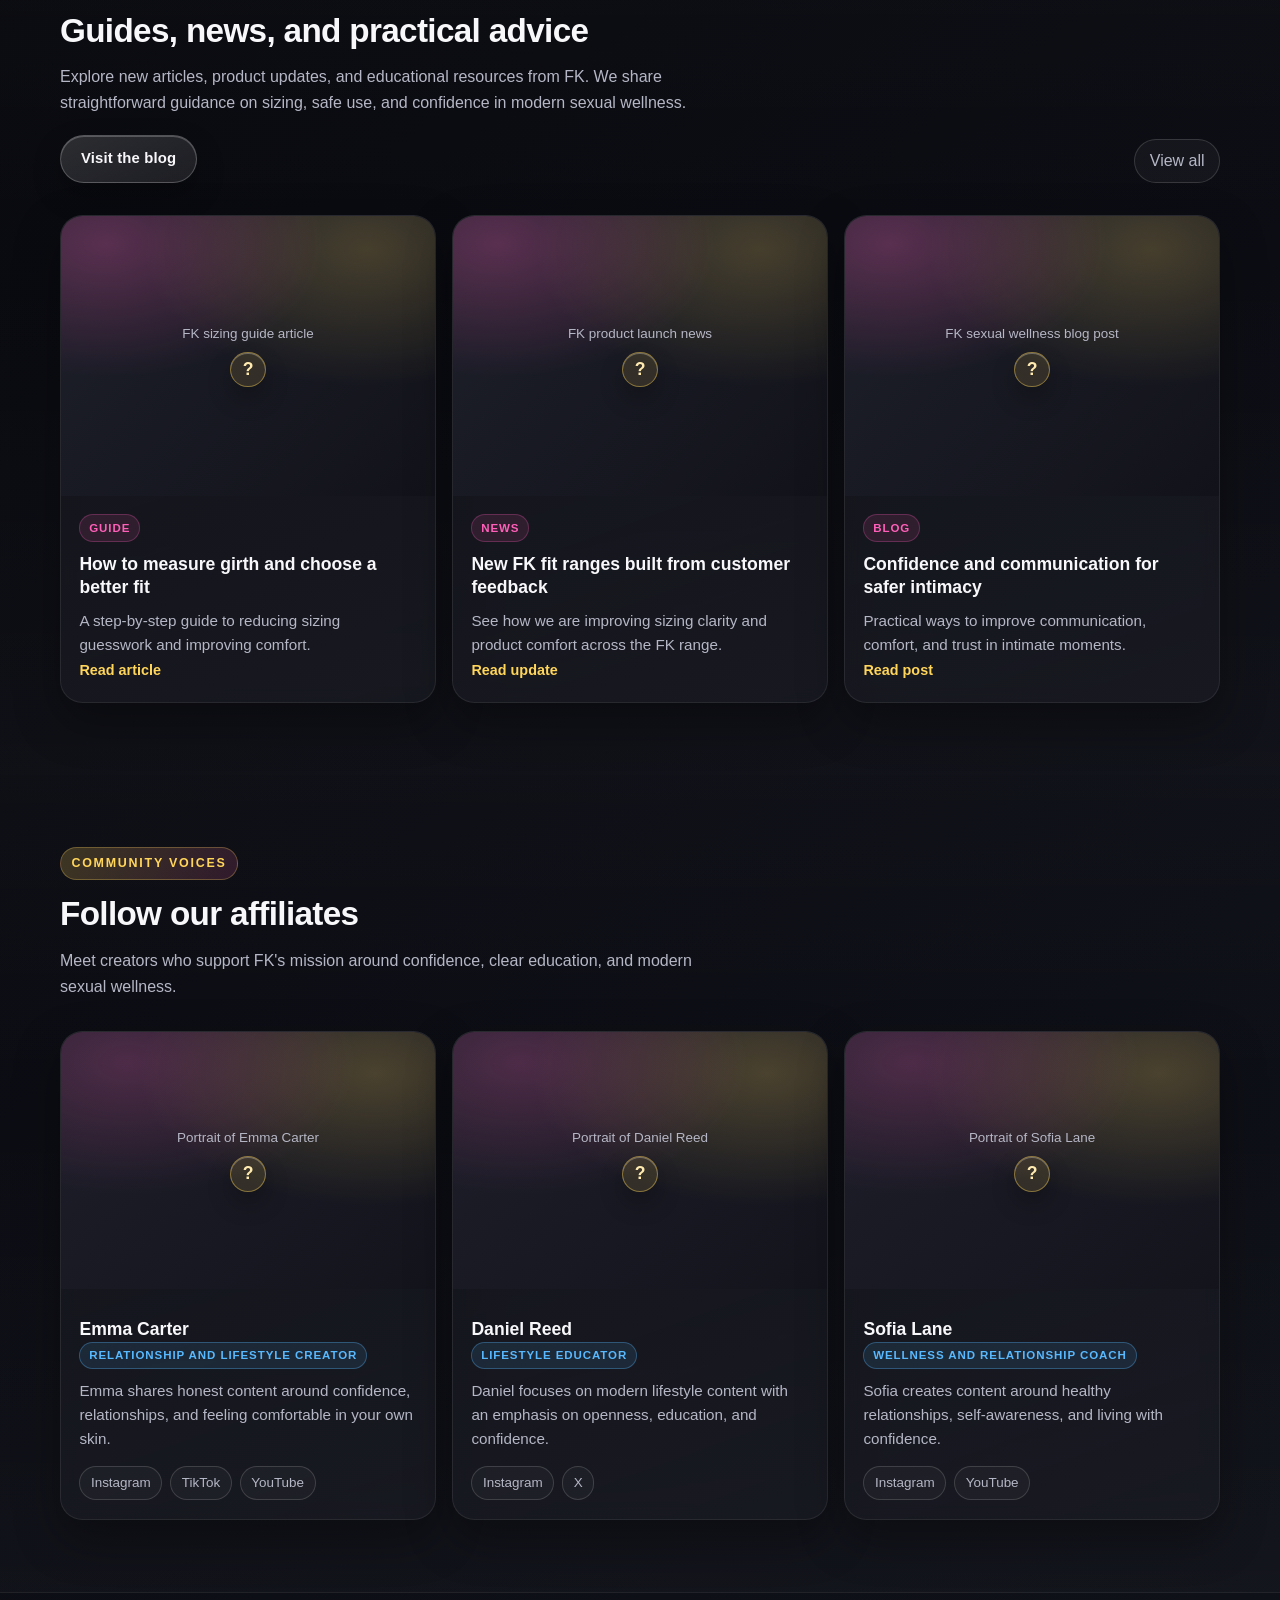
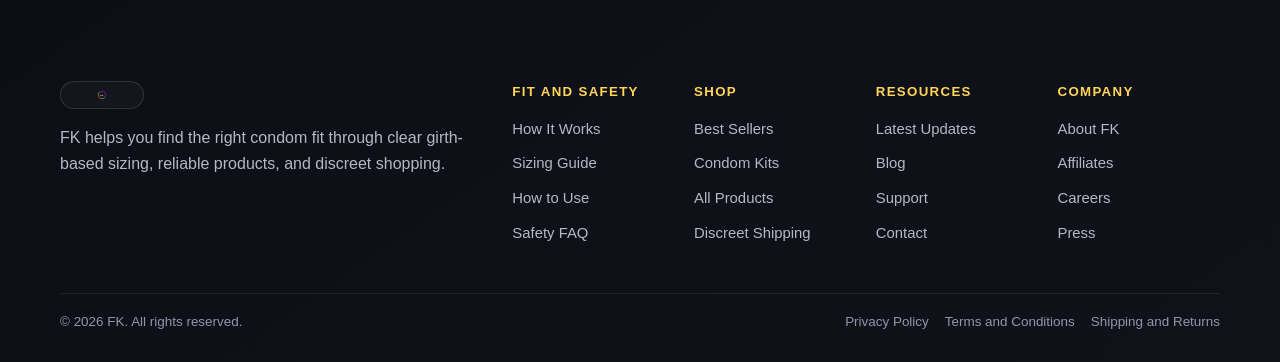
==== commit 3d90948a: "Update logo and image paths to use SVG format for better scalability and quality" ====
--- a/public/index.html
+++ b/public/index.html
@@ -12,7 +12,7 @@
     <header class="site-header">
         <div class="container">
             <a href="#" class="site-header__logo" aria-label="FK home">
-                <img src="path/to/logo.png" alt="FK logo">
+                <img src="uploads/logo.svg" alt="FK logo">
             </a>
 
             <nav class="site-header__nav" aria-label="Primary navigation">
@@ -31,7 +31,7 @@
                 </div>
 
                 <a href="#" class="site-header__cart" aria-label="Open cart">
-                    <img src="path/to/cart-icon.png" alt="Cart">
+                    <img src="uploads/cart-icon.svg" alt="Cart">
                 </a>
             </div>
         </div>
@@ -61,7 +61,7 @@
                 </div>
 
                 <div class="hero__media">
-                    <img src="path/to/hero-image.png" alt="FK condom sizing and comfort guidance">
+                    <img src="uploads/hero-image.svg" alt="FK condom sizing and comfort guidance">
                 </div>
             </div>
         </section>
@@ -94,7 +94,7 @@
                     <div class="best-sellers__track">
                         <article class="product-card">
                             <a href="#" class="product-card__image-link image-wrapper">
-                                <img src="path/to/product-1.jpg" alt="FK Ultra Thin condoms">
+                                <img src="uploads/product-1.svg" alt="FK Ultra Thin condoms">
                                 <span class="image-wrapper__fallback" aria-hidden="true"></span>
                             </a>
                             <div class="product-card__content">
@@ -113,7 +113,7 @@
 
                         <article class="product-card">
                             <a href="#" class="product-card__image-link image-wrapper">
-                                <img src="path/to/product-2.jpg" alt="FK Everyday Fit condoms">
+                                <img src="uploads/product-2.svg" alt="FK Everyday Fit condoms">
                                 <span class="image-wrapper__fallback" aria-hidden="true"></span>
                             </a>
                             <div class="product-card__content">
@@ -132,7 +132,7 @@
 
                         <article class="product-card">
                             <a href="#" class="product-card__image-link image-wrapper">
-                                <img src="path/to/product-3.jpg" alt="FK Extra Safe condoms">
+                                <img src="uploads/product-3.svg" alt="FK Extra Safe condoms">
                                 <span class="image-wrapper__fallback" aria-hidden="true"></span>
                             </a>
                             <div class="product-card__content">
@@ -151,7 +151,7 @@
 
                         <article class="product-card">
                             <a href="#" class="product-card__image-link image-wrapper">
-                                <img src="path/to/product-4.jpg" alt="FK Sensitive condoms">
+                                <img src="uploads/product-4.svg" alt="FK Sensitive condoms">
                                 <span class="image-wrapper__fallback" aria-hidden="true"></span>
                             </a>
                             <div class="product-card__content">
@@ -192,7 +192,7 @@
                 <div class="latest-updates__grid">
                     <article class="update-card">
                         <a href="#" class="update-card__image-link image-wrapper">
-                            <img src="path/to/update-1.jpg" alt="FK sizing guide article" class="update-card__image">
+                            <img src="uploads/update-1.svg" alt="FK sizing guide article" class="update-card__image">
                             <span class="image-wrapper__fallback" aria-hidden="true"></span>
                         </a>
 
@@ -210,7 +210,7 @@
 
                     <article class="update-card">
                         <a href="#" class="update-card__image-link image-wrapper">
-                            <img src="path/to/update-2.jpg" alt="FK product launch news" class="update-card__image">
+                            <img src="uploads/update-2.svg" alt="FK product launch news" class="update-card__image">
                             <span class="image-wrapper__fallback" aria-hidden="true"></span>
                         </a>
 
@@ -228,7 +228,7 @@
 
                     <article class="update-card">
                         <a href="#" class="update-card__image-link image-wrapper">
-                            <img src="path/to/update-3.jpg" alt="FK sexual wellness blog post"
+                            <img src="uploads/update-3.svg" alt="FK sexual wellness blog post"
                                 class="update-card__image">
                             <span class="image-wrapper__fallback" aria-hidden="true"></span>
                         </a>
@@ -264,7 +264,7 @@
                 <div class="affiliates__grid">
                     <article class="affiliate-card">
                         <div class="affiliate-card__image-wrapper">
-                            <img src="path/to/affiliate-1.jpg" alt="Portrait of Emma Carter"
+                            <img src="uploads/affiliate-1.svg" alt="Portrait of Emma Carter"
                                 class="affiliate-card__image">
                         </div>
 
@@ -289,7 +289,7 @@
 
                     <article class="affiliate-card">
                         <div class="affiliate-card__image-wrapper">
-                            <img src="path/to/affiliate-2.jpg" alt="Portrait of Daniel Reed"
+                            <img src="uploads/affiliate-2.svg" alt="Portrait of Daniel Reed"
                                 class="affiliate-card__image">
                         </div>
 
@@ -312,7 +312,7 @@
 
                     <article class="affiliate-card">
                         <div class="affiliate-card__image-wrapper">
-                            <img src="path/to/affiliate-3.jpg" alt="Portrait of Sofia Lane"
+                            <img src="uploads/affiliate-3.svg" alt="Portrait of Sofia Lane"
                                 class="affiliate-card__image">
                         </div>
 
@@ -342,7 +342,7 @@
             <div class="site-footer__top">
                 <div class="site-footer__brand">
                     <a href="#" class="site-footer__logo">
-                        <img src="path/to/logo.png" alt="FK logo">
+                        <img src="uploads/logo.svg" alt="FK logo">
                     </a>
                     <p class="site-footer__text">
                         FK helps you find the right condom fit through clear girth-based sizing, reliable products,
--- a/public/styles.css
+++ b/public/styles.css
@@ -609,8 +609,15 @@
     isolation: isolate;
 }
 
-.image-wrapper img {
+.image-wrapper--auto-inline {
+    display: inline-block;
+    vertical-align: middle;
+}
+
+.image-wrapper--pending img {
     opacity: 0;
+    visibility: hidden;
+    pointer-events: none;
 }
 
 .image-wrapper__fallback {
@@ -661,6 +668,7 @@
 .image-wrapper--ready img {
     opacity: 1;
     visibility: visible;
+    pointer-events: auto;
 }
 
 .product-card__image-link img,
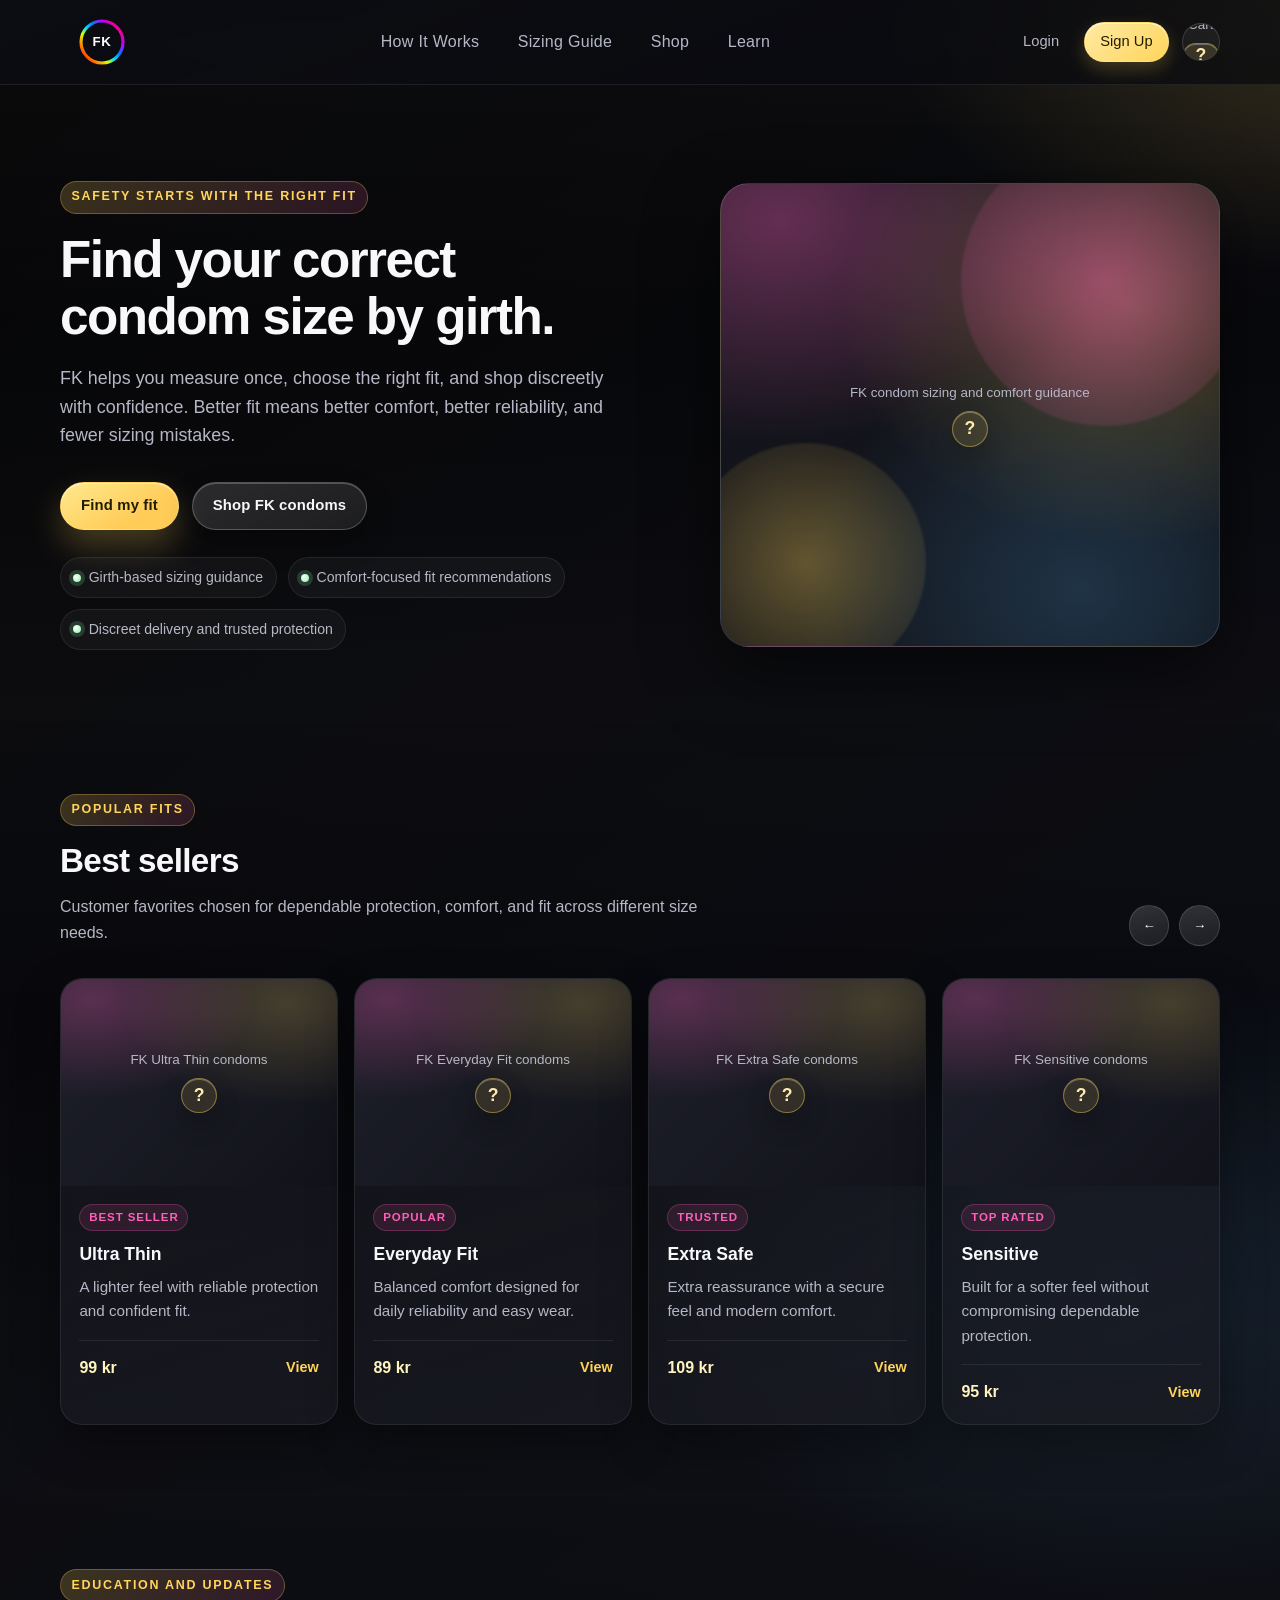
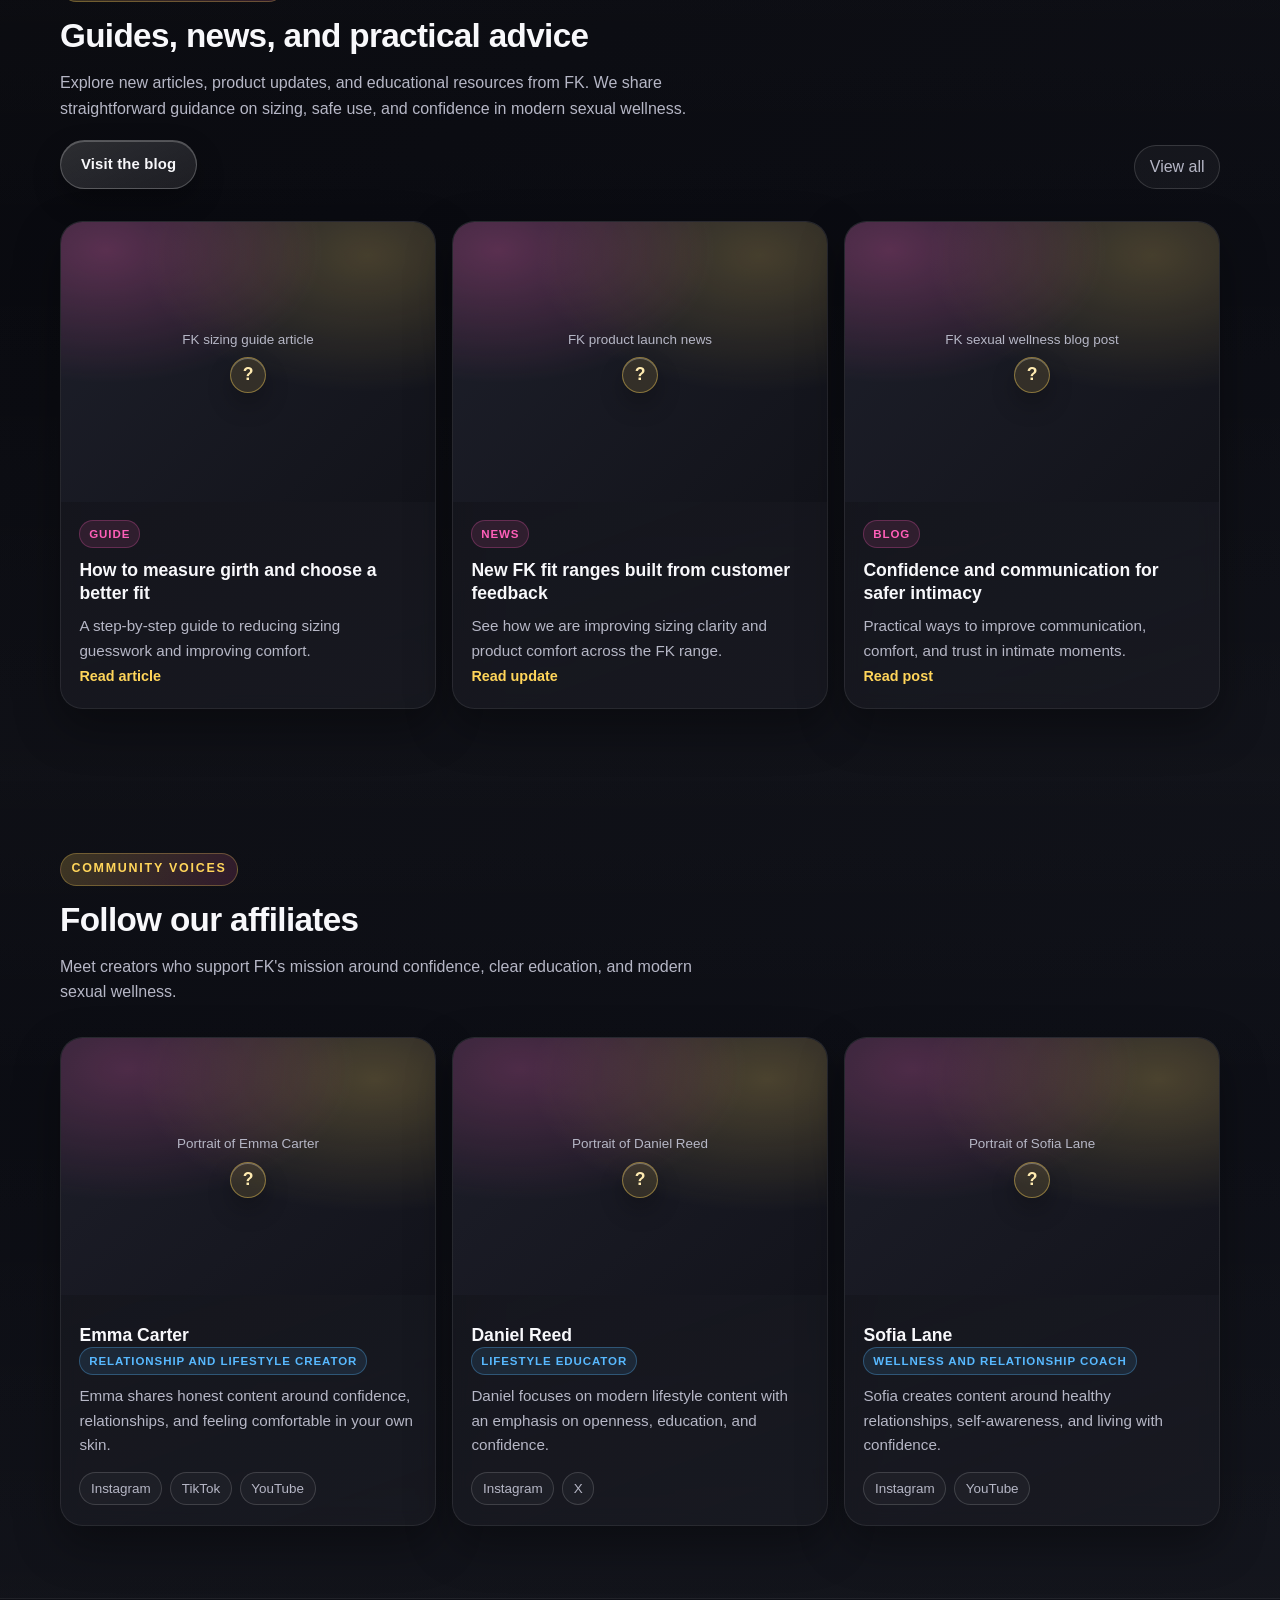
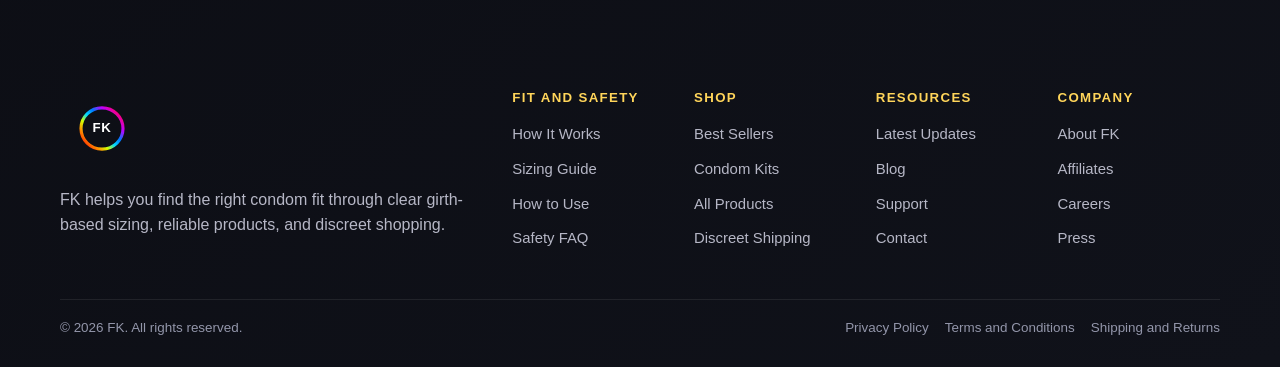
==== commit a1197c62: "Refactor site header logo to use svg and improve alignment and styling" ====
--- a/public/index.html
+++ b/public/index.html
@@ -12,7 +12,7 @@
     <header class="site-header">
         <div class="container">
             <a href="#" class="site-header__logo" aria-label="FK home">
-                <img src="uploads/logo.svg" alt="FK logo">
+                <img class="fk-logo" src="uploads/logo.svg" alt="FK logo">
             </a>
 
             <nav class="site-header__nav" aria-label="Primary navigation">
--- a/public/styles.css
+++ b/public/styles.css
@@ -123,15 +123,26 @@
     min-height: 4.9rem;
 }
 
+.site-header__logo {
+    display: inline-flex;
+    align-items: center;
+    justify-content: center;
+    text-decoration: none;
+}
+
 .site-header__logo img,
 .site-footer__logo img {
     width: 84px;
+    height: 84px;
     aspect-ratio: 3 / 1;
     object-fit: contain;
-    border-radius: 999px;
-    background: rgba(255, 255, 255, 0.03);
-    border: 1px solid rgba(255, 255, 255, 0.12);
     padding: 0.5rem 0.9rem;
+}
+
+.fk-logo {
+    display: block;
+    width: 84px;
+    height: 84px;
 }
 
 .site-header__nav-list {
@@ -1059,4 +1070,4 @@
         transition: none !important;
         scroll-behavior: auto !important;
     }
-}
+}
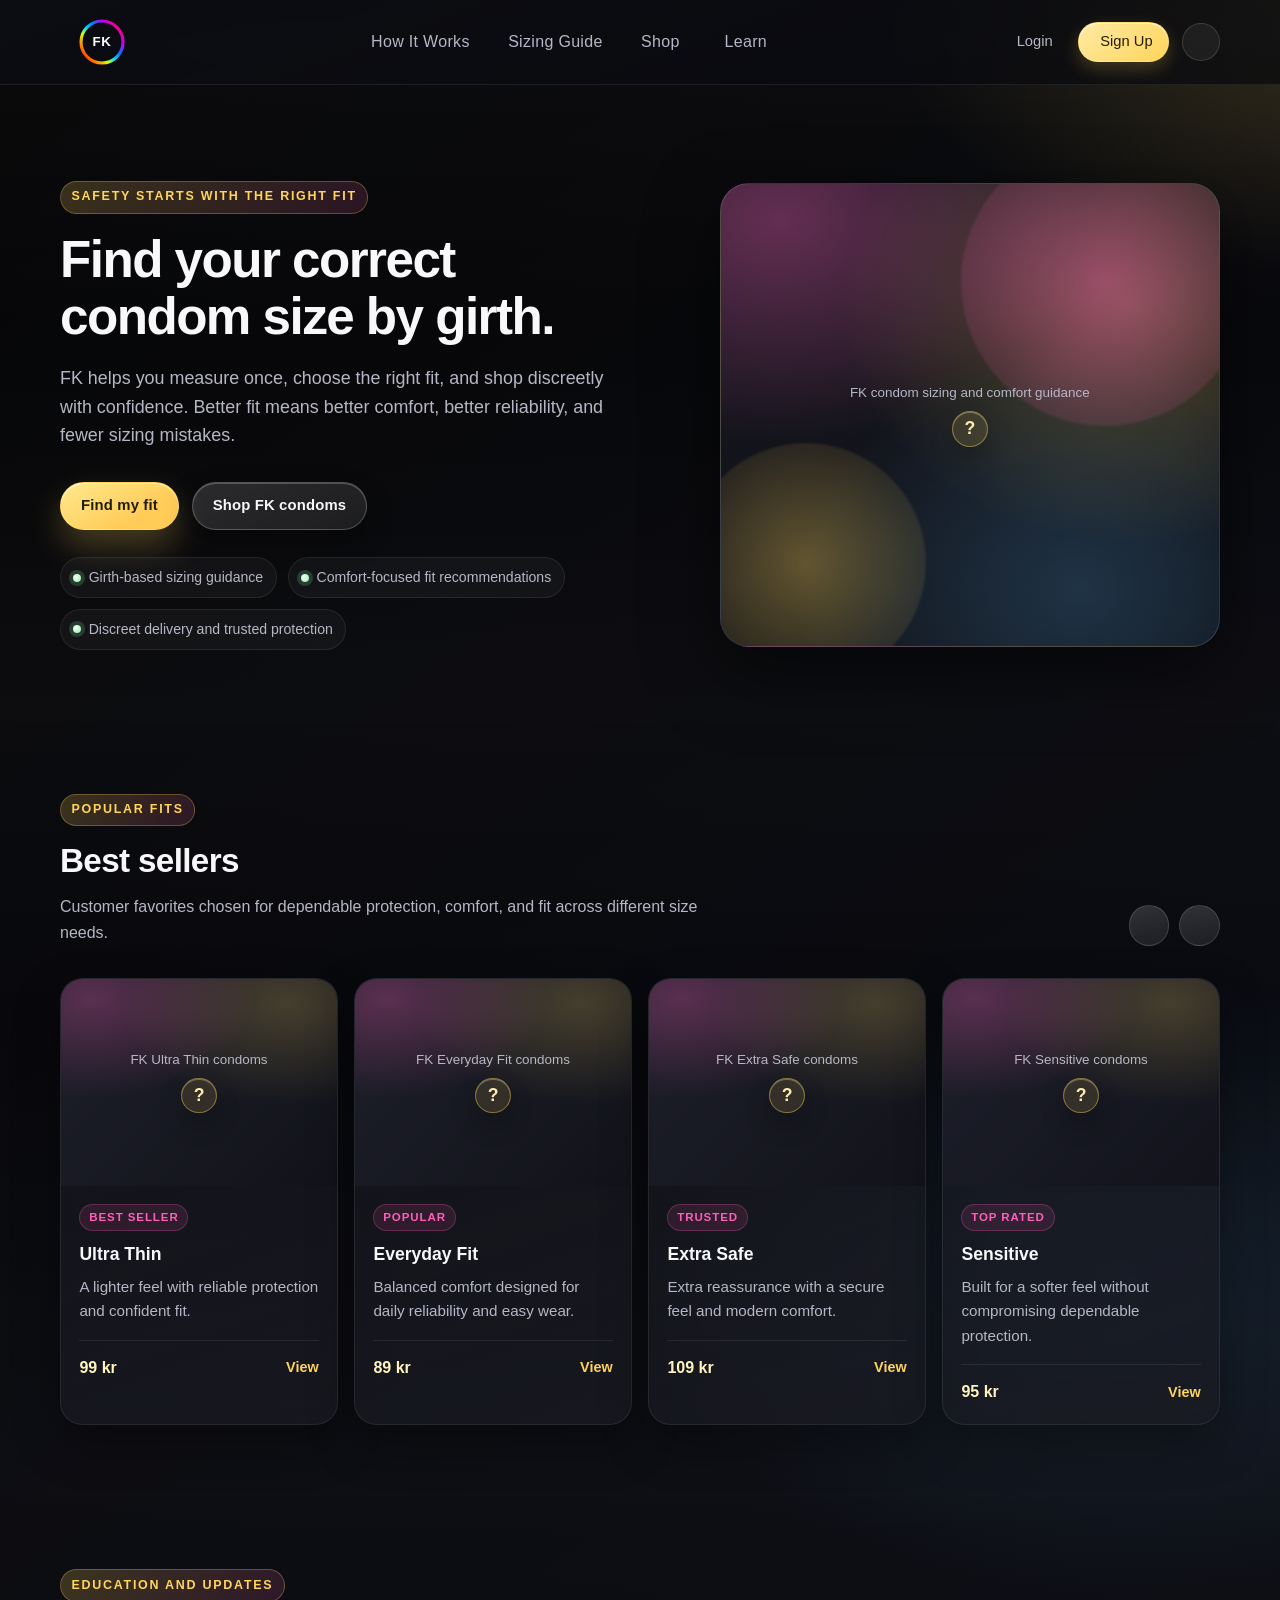
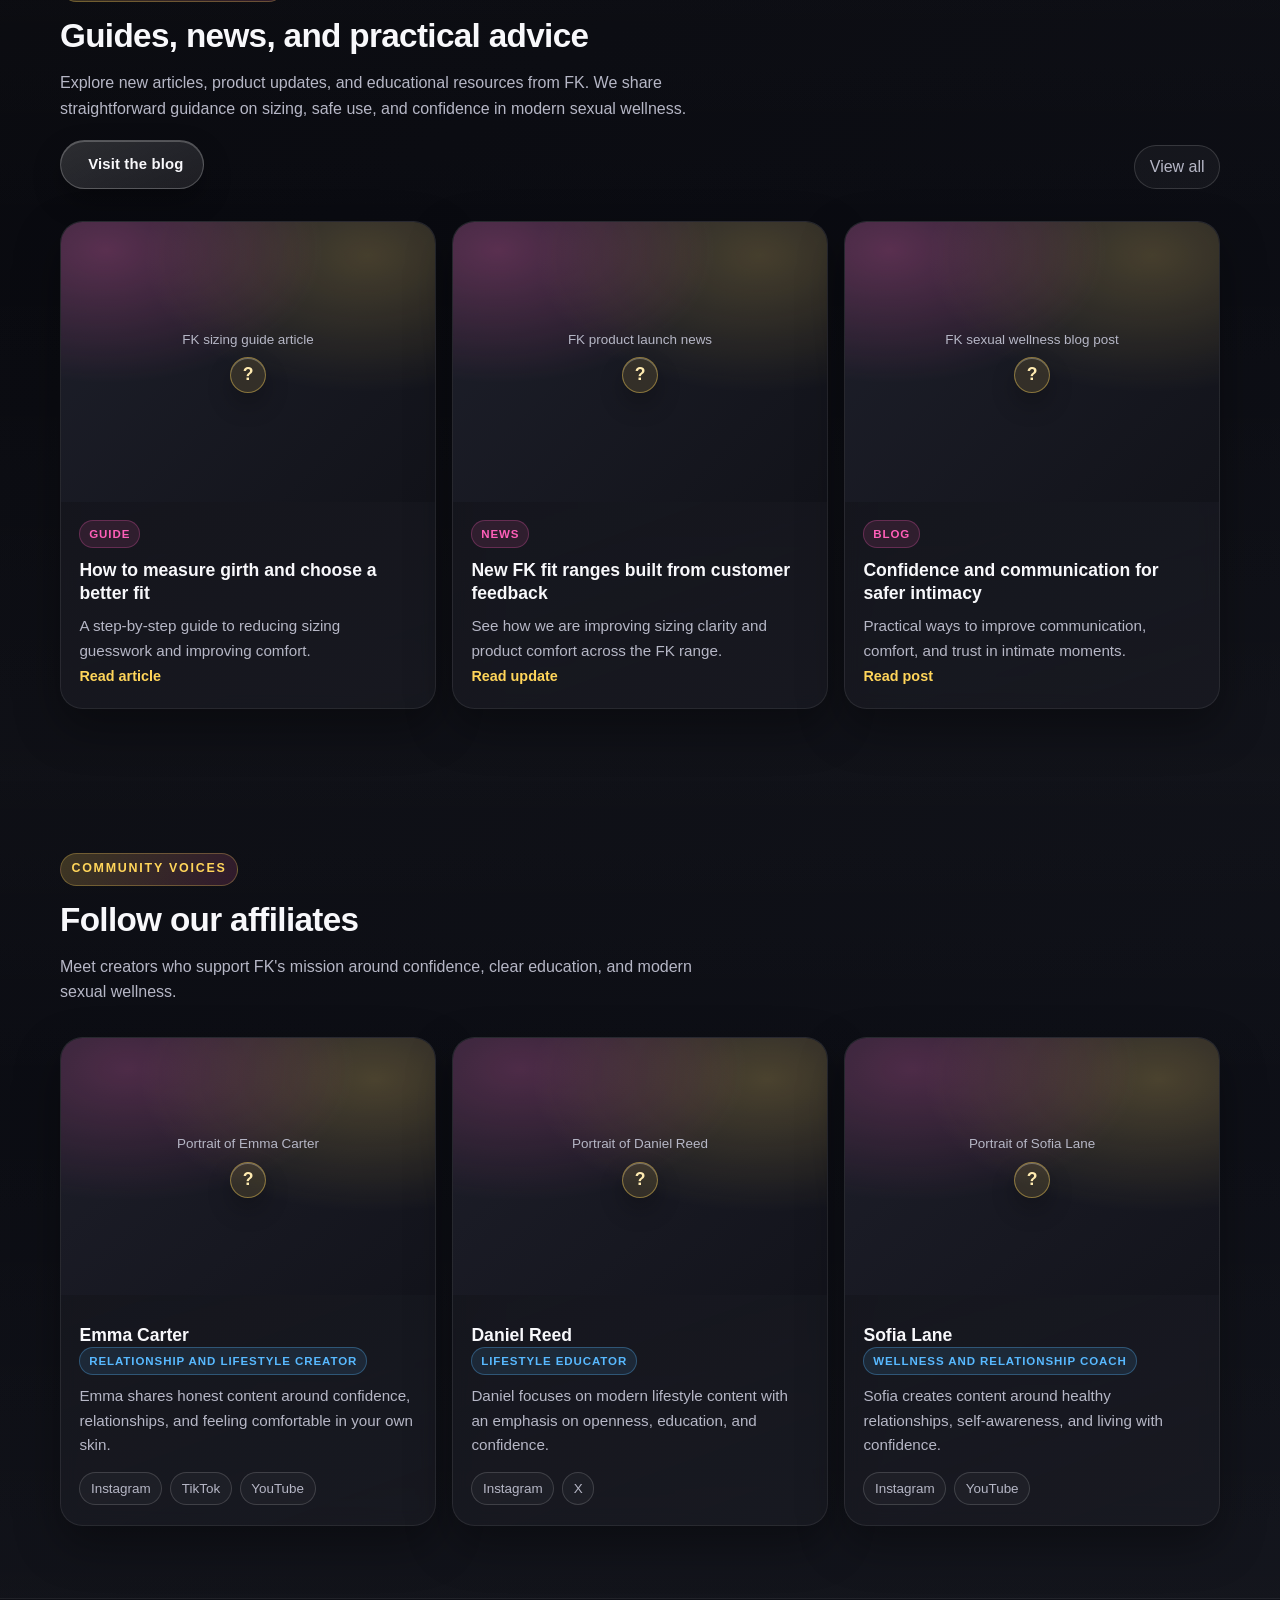
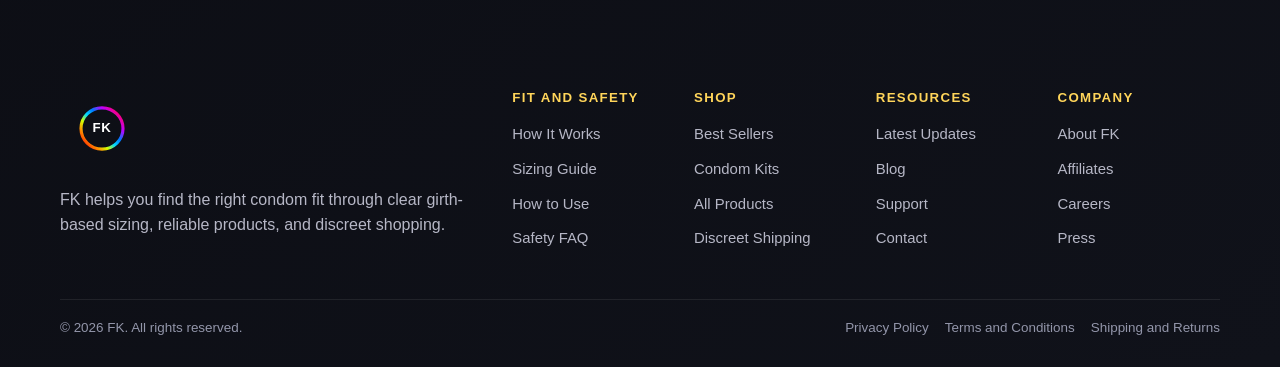
==== commit d66f7616: "Enhance site with icons via Lucide integration for improved visual consistency" ====
--- a/public/index.html
+++ b/public/index.html
@@ -20,18 +20,29 @@
                     <li class="site-header__nav-item"><a href="#how-it-works">How It Works</a></li>
                     <li class="site-header__nav-item"><a href="#sizing-guide">Sizing Guide</a></li>
                     <li class="site-header__nav-item"><a href="#best-sellers">Shop</a></li>
-                    <li class="site-header__nav-item"><a href="#latest-updates">Learn</a></li>
+                    <li class="site-header__nav-item">
+                        <a href="#latest-updates">
+                            <i data-lucide="book-open" aria-hidden="true"></i>
+                            <span>Learn</span>
+                        </a>
+                    </li>
                 </ul>
             </nav>
 
             <div class="site-header__actions">
                 <div class="site-header__auth" aria-label="Account actions">
-                    <a href="#" class="site-header__login">Login</a>
-                    <a href="#" class="site-header__signup">Sign Up</a>
+                    <a href="#" class="site-header__login">
+                        <i data-lucide="log-in" aria-hidden="true"></i>
+                        <span>Login</span>
+                    </a>
+                    <a href="#" class="site-header__signup">
+                        <i data-lucide="user-plus" aria-hidden="true"></i>
+                        <span>Sign Up</span>
+                    </a>
                 </div>
 
                 <a href="#" class="site-header__cart" aria-label="Open cart">
-                    <img src="uploads/cart-icon.svg" alt="Cart">
+                    <i data-lucide="shopping-cart" aria-hidden="true"></i>
                 </a>
             </div>
         </div>
@@ -81,11 +92,11 @@
                     <div class="best-sellers__controls">
                         <button class="best-sellers__button best-sellers__button--prev" type="button"
                             aria-label="Previous products">
-                            ←
+                            <i data-lucide="chevron-left" aria-hidden="true"></i>
                         </button>
                         <button class="best-sellers__button best-sellers__button--next" type="button"
                             aria-label="Next products">
-                            →
+                            <i data-lucide="chevron-right" aria-hidden="true"></i>
                         </button>
                     </div>
                 </div>
@@ -183,7 +194,10 @@
                             We share straightforward guidance on sizing, safe use, and confidence in modern sexual
                             wellness.
                         </p>
-                        <a href="#" class="latest-updates__blog-button button button--secondary">Visit the blog</a>
+                        <a href="#" class="latest-updates__blog-button button button--secondary">
+                            <i data-lucide="newspaper" aria-hidden="true"></i>
+                            <span>Visit the blog</span>
+                        </a>
                     </div>
 
                     <a href="#" class="latest-updates__view-all">View all</a>
@@ -408,6 +422,12 @@
             </div>
         </div>
     </footer>
+    <script src="https://unpkg.com/lucide@latest/dist/umd/lucide.min.js"></script>
+    <script>
+        if (window.lucide) {
+            window.lucide.createIcons();
+        }
+    </script>
     <script src="image-fallback.js"></script>
 </body>
 
--- a/public/styles.css
+++ b/public/styles.css
@@ -64,6 +64,13 @@
     text-decoration: none;
 }
 
+.lucide {
+    width: 1em;
+    height: 1em;
+    stroke-width: 1.9;
+    flex-shrink: 0;
+}
+
 a:focus-visible,
 button:focus-visible {
     outline: none;
@@ -157,6 +164,7 @@
     display: inline-flex;
     align-items: center;
     justify-content: center;
+    gap: 0.4rem;
     min-height: 2.2rem;
     padding: 0.45rem 0.95rem;
     border-radius: 999px;
@@ -191,6 +199,7 @@
     display: inline-flex;
     align-items: center;
     justify-content: center;
+    gap: 0.4rem;
     padding: 0.45rem 0.95rem;
     border-radius: 999px;
     border: 1px solid transparent;
@@ -244,6 +253,11 @@
     width: 1.1rem;
     height: 1.1rem;
     object-fit: contain;
+}
+
+.site-header__cart .lucide {
+    width: 1.1rem;
+    height: 1.1rem;
 }
 
 .hero {
@@ -570,6 +584,11 @@
     background: linear-gradient(165deg, rgba(255, 95, 185, 0.26), rgba(255, 213, 90, 0.2));
 }
 
+.best-sellers__button .lucide {
+    width: 1.05rem;
+    height: 1.05rem;
+}
+
 .best-sellers__track,
 .latest-updates__grid,
 .affiliates__grid {
@@ -803,6 +822,7 @@
 
 .latest-updates__blog-button {
     margin-top: 1.2rem;
+    gap: 0.45rem;
 }
 
 .latest-updates__grid,
@@ -1070,4 +1090,4 @@
         transition: none !important;
         scroll-behavior: auto !important;
     }
-}+}
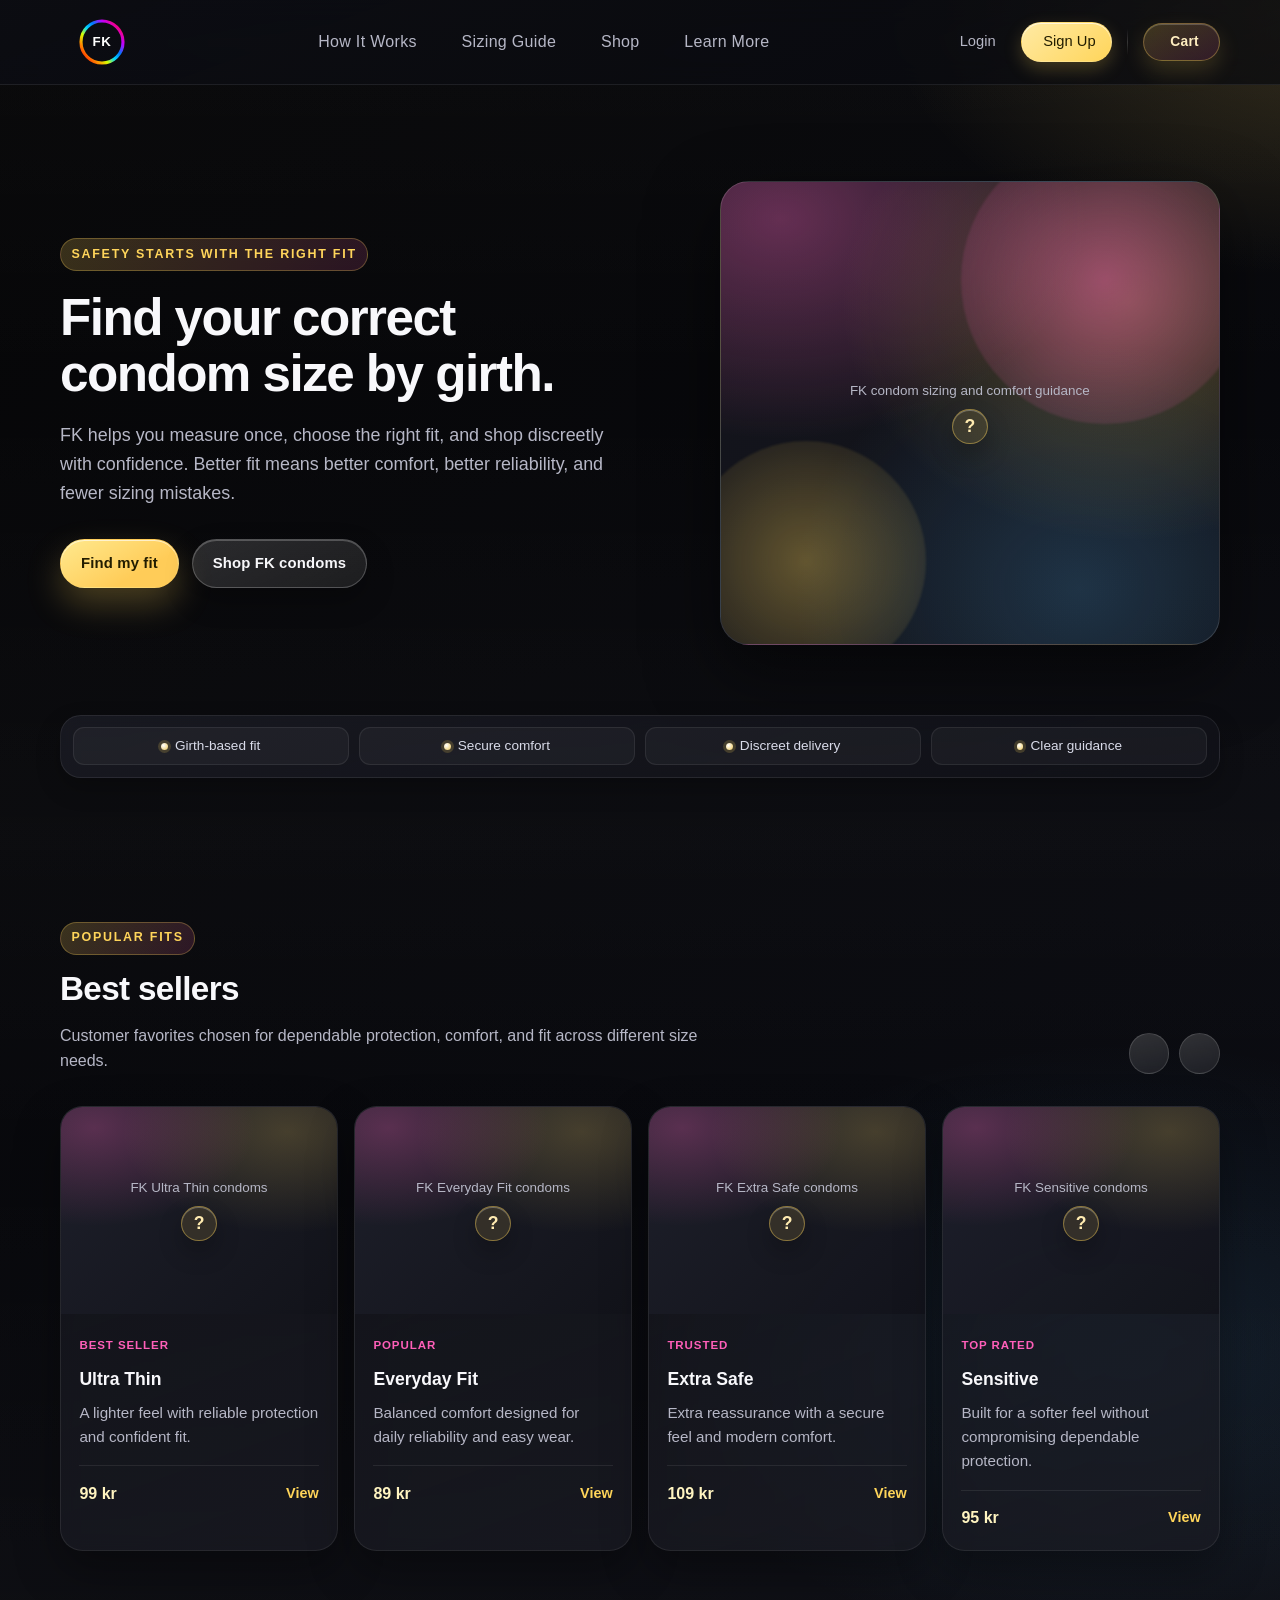
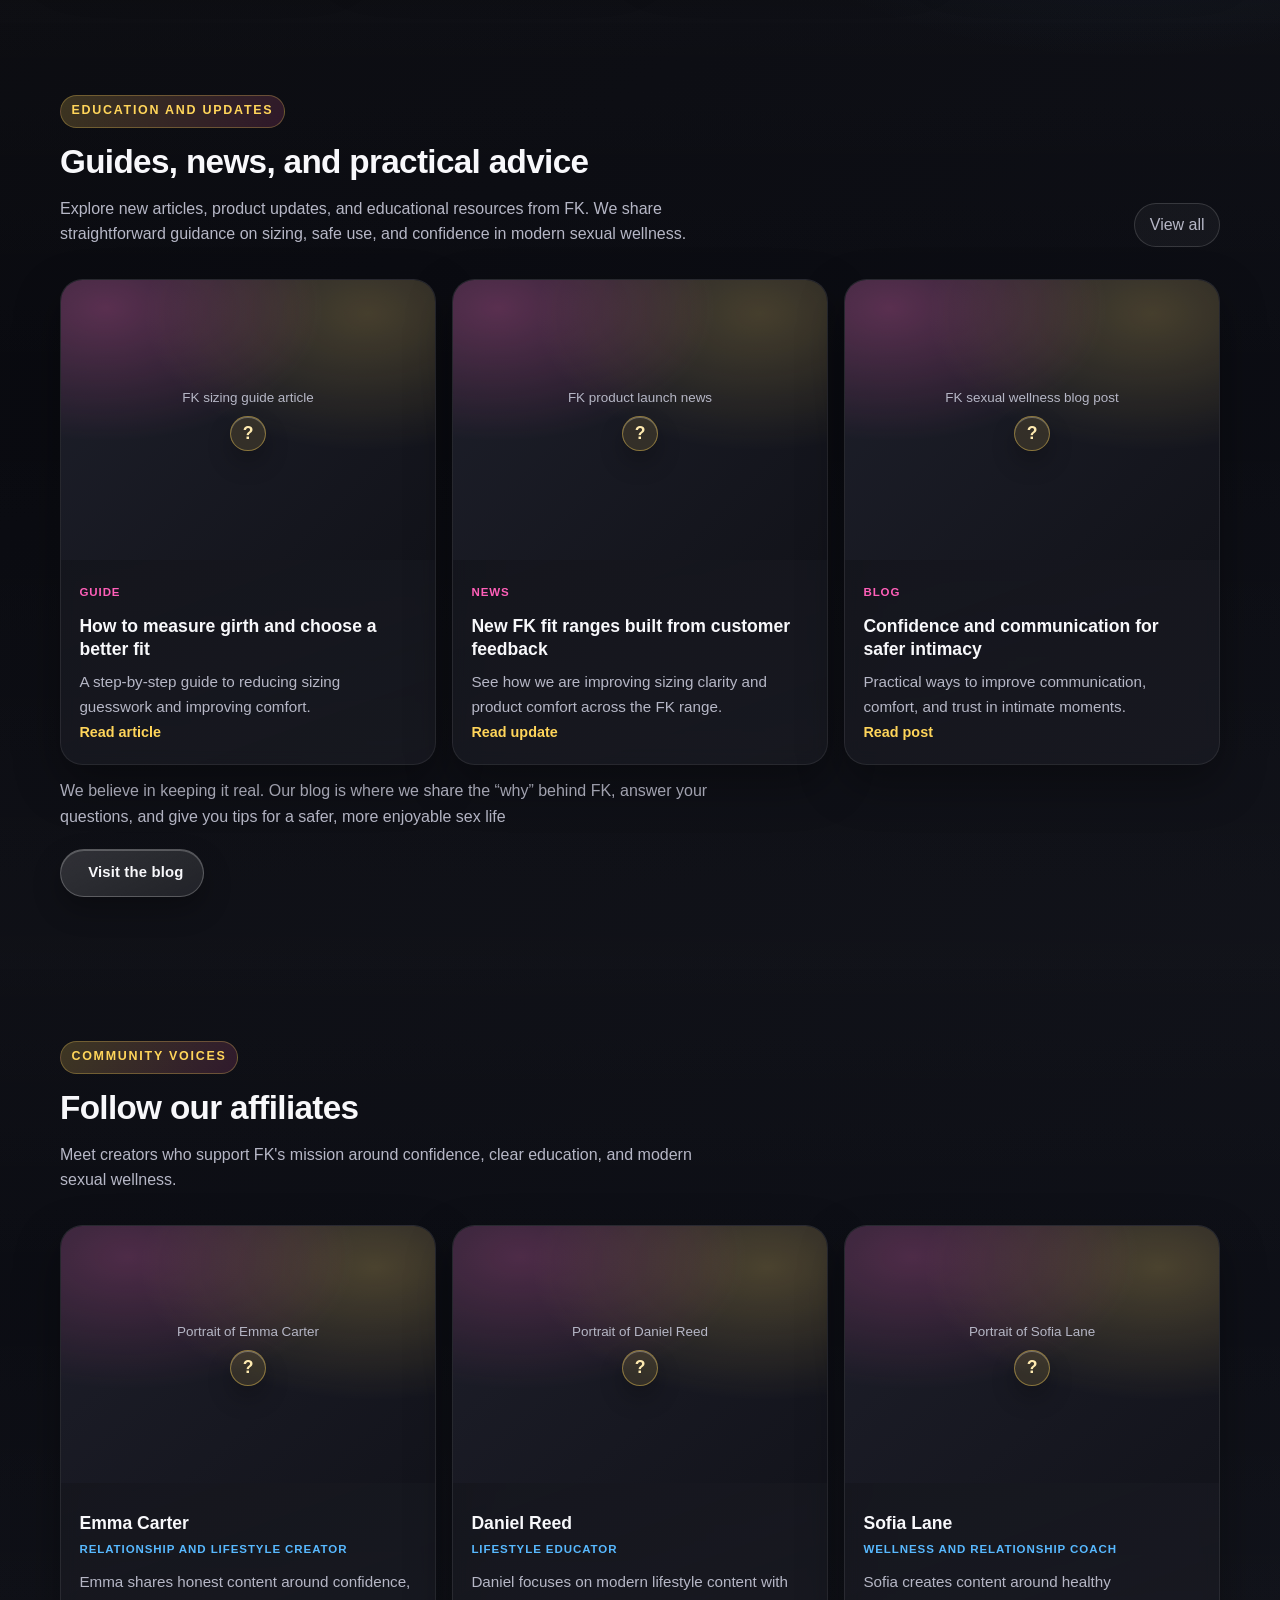
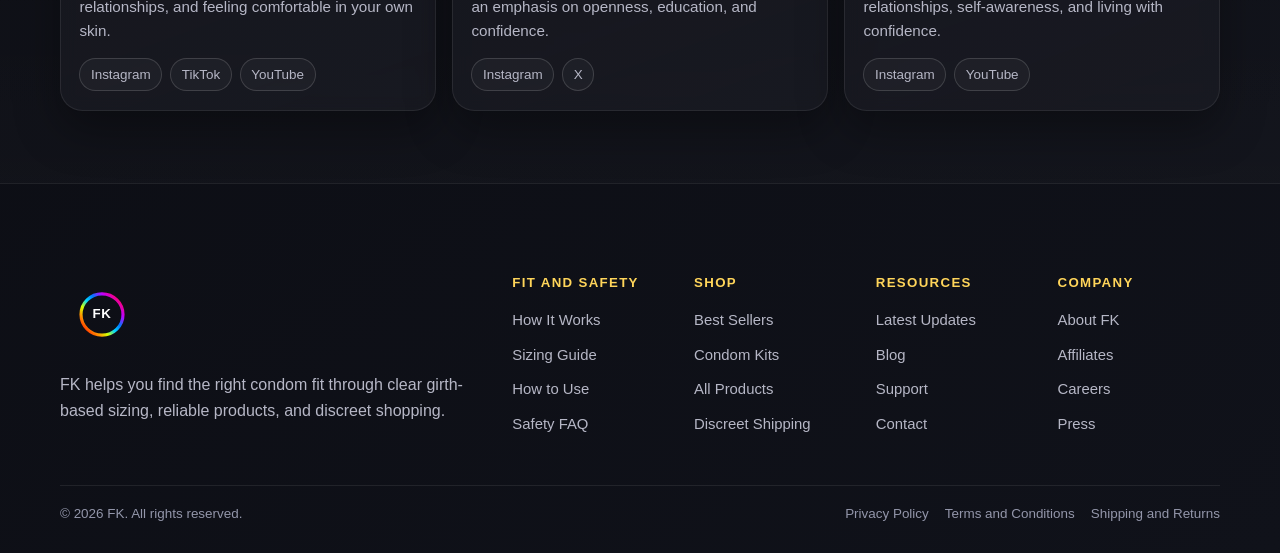
==== commit 5a4563ca: "Integrate Lucide icons into navigation for enhanced visual appeal and update hero highlights for imp" ====
--- a/public/index.html
+++ b/public/index.html
@@ -17,13 +17,28 @@
 
             <nav class="site-header__nav" aria-label="Primary navigation">
                 <ul class="site-header__nav-list">
-                    <li class="site-header__nav-item"><a href="#how-it-works">How It Works</a></li>
-                    <li class="site-header__nav-item"><a href="#sizing-guide">Sizing Guide</a></li>
-                    <li class="site-header__nav-item"><a href="#best-sellers">Shop</a></li>
+                    <li class="site-header__nav-item">
+                        <a href="#how-it-works">
+                            <i data-lucide="route" aria-hidden="true"></i>
+                            <span>How It Works</span>
+                        </a>
+                    </li>
+                    <li class="site-header__nav-item">
+                        <a href="#sizing-guide">
+                            <i data-lucide="ruler" aria-hidden="true"></i>
+                            <span>Sizing Guide</span>
+                        </a>
+                    </li>
+                    <li class="site-header__nav-item">
+                        <a href="#best-sellers">
+                            <i data-lucide="shopping-bag" aria-hidden="true"></i>
+                            <span>Shop</span>
+                        </a>
+                    </li>
                     <li class="site-header__nav-item">
                         <a href="#latest-updates">
                             <i data-lucide="book-open" aria-hidden="true"></i>
-                            <span>Learn</span>
+                            <span>Learn More</span>
                         </a>
                     </li>
                 </ul>
@@ -40,9 +55,11 @@
                         <span>Sign Up</span>
                     </a>
                 </div>
+                <span class="site-header__actions-divider" aria-hidden="true"></span>
 
                 <a href="#" class="site-header__cart" aria-label="Open cart">
                     <i data-lucide="shopping-cart" aria-hidden="true"></i>
+                    <span>Cart</span>
                 </a>
             </div>
         </div>
@@ -63,17 +80,18 @@
                         <a href="#how-it-works" class="button button--primary">Find my fit</a>
                         <a href="#best-sellers" class="button button--secondary">Shop FK condoms</a>
                     </div>
-
-                    <ul class="hero__highlights" aria-label="FK value points">
-                        <li class="hero__highlight">Girth-based sizing guidance</li>
-                        <li class="hero__highlight">Comfort-focused fit recommendations</li>
-                        <li class="hero__highlight">Discreet delivery and trusted protection</li>
-                    </ul>
                 </div>
 
                 <div class="hero__media">
                     <img src="uploads/hero-image.svg" alt="FK condom sizing and comfort guidance">
                 </div>
+
+                <ul class="hero__highlights-banner" aria-label="FK value points">
+                    <li class="hero__highlight">Girth-based fit</li>
+                    <li class="hero__highlight">Secure comfort</li>
+                    <li class="hero__highlight">Discreet delivery</li>
+                    <li class="hero__highlight">Clear guidance</li>
+                </ul>
             </div>
         </section>
 
@@ -194,10 +212,6 @@
                             We share straightforward guidance on sizing, safe use, and confidence in modern sexual
                             wellness.
                         </p>
-                        <a href="#" class="latest-updates__blog-button button button--secondary">
-                            <i data-lucide="newspaper" aria-hidden="true"></i>
-                            <span>Visit the blog</span>
-                        </a>
                     </div>
 
                     <a href="#" class="latest-updates__view-all">View all</a>
@@ -259,6 +273,14 @@
                         </div>
                     </article>
                 </div>
+                <p class="latest-updates__text">We believe in keeping it real. Our blog is where we share the
+                    “why” behind FK, answer your questions, and give you tips for
+                    a safer, more enjoyable sex life
+                </p>
+                <a href="#" class="latest-updates__blog-button button button--secondary">
+                    <i data-lucide="newspaper" aria-hidden="true"></i>
+                    <span>Visit the blog</span>
+                </a>
             </div>
         </section>
 
@@ -431,4 +453,4 @@
     <script src="image-fallback.js"></script>
 </body>
 
-</html>
+</html>
--- a/public/styles.css
+++ b/public/styles.css
@@ -174,6 +174,13 @@
     transition: color 0.25s ease, background-color 0.25s ease, transform 0.25s ease;
 }
 
+.site-header__nav-item .lucide {
+    width: 0.95rem;
+    height: 0.95rem;
+    stroke-width: 1.85;
+    opacity: 0.86;
+}
+
 .site-header__nav-item a:hover,
 .site-header__nav-item a:focus-visible {
     color: var(--text);
@@ -184,13 +191,20 @@
 .site-header__actions {
     display: flex;
     align-items: center;
-    gap: 0.8rem;
+    gap: 0.95rem;
 }
 
 .site-header__auth {
     display: inline-flex;
     align-items: center;
     gap: 0.55rem;
+}
+
+.site-header__actions-divider {
+    width: 1px;
+    height: 1.65rem;
+    background: linear-gradient(180deg, rgba(255, 255, 255, 0), rgba(255, 255, 255, 0.22), rgba(255, 255, 255, 0));
+    opacity: 0.75;
 }
 
 .site-header__login,
@@ -232,32 +246,35 @@
 }
 
 .site-header__cart {
-    width: 2.4rem;
-    height: 2.4rem;
+    min-height: 2.4rem;
+    min-width: 4.8rem;
+    padding: 0.46rem 0.8rem;
     border-radius: 999px;
-    border: 1px solid var(--surface-stroke);
-    background: rgba(255, 255, 255, 0.06);
-    display: grid;
-    place-items: center;
-    transition: transform 0.25s ease, border-color 0.25s ease, background-color 0.25s ease;
+    border: 1px solid rgba(255, 213, 90, 0.34);
+    background: linear-gradient(150deg, rgba(255, 213, 90, 0.2), rgba(255, 95, 185, 0.14));
+    box-shadow: inset 0 1px 0 rgba(255, 255, 255, 0.2), 0 10px 22px rgba(255, 213, 90, 0.16);
+    display: inline-flex;
+    align-items: center;
+    justify-content: center;
+    gap: 0.38rem;
+    color: #ffeec1;
+    font-size: 0.86rem;
+    font-weight: 600;
+    letter-spacing: 0.02em;
+    transition: transform 0.25s ease, border-color 0.25s ease, background-color 0.25s ease, box-shadow 0.25s ease;
 }
 
 .site-header__cart:hover,
 .site-header__cart:focus-visible {
     transform: translateY(-1px);
-    border-color: rgba(255, 213, 90, 0.48);
-    background: rgba(255, 255, 255, 0.13);
-}
-
-.site-header__cart img {
-    width: 1.1rem;
-    height: 1.1rem;
-    object-fit: contain;
+    border-color: rgba(255, 213, 90, 0.62);
+    background: linear-gradient(150deg, rgba(255, 213, 90, 0.28), rgba(255, 95, 185, 0.2));
+    box-shadow: inset 0 1px 0 rgba(255, 255, 255, 0.3), 0 13px 24px rgba(255, 213, 90, 0.24);
 }
 
 .site-header__cart .lucide {
-    width: 1.1rem;
-    height: 1.1rem;
+    width: 1rem;
+    height: 1rem;
 }
 
 .hero {
@@ -379,33 +396,44 @@
     background: linear-gradient(155deg, rgba(255, 255, 255, 0.2), rgba(255, 255, 255, 0.1));
 }
 
-.hero__highlights {
-    margin-top: 1.7rem;
+.hero__highlights-banner {
+    grid-column: 1 / -1;
+    margin-top: 1.35rem;
+    padding: 0.72rem;
     list-style: none;
+    display: grid;
+    grid-template-columns: repeat(4, minmax(0, 1fr));
+    gap: 0.62rem;
+    border-radius: calc(var(--radius-lg) - 0.1rem);
+    border: 1px solid var(--surface-stroke-soft);
+    background: linear-gradient(160deg, rgba(31, 32, 43, 0.64), rgba(19, 20, 28, 0.52));
+    backdrop-filter: blur(8px);
+    box-shadow: var(--shadow-sm);
+}
+
+.hero__highlight {
     display: flex;
-    flex-wrap: wrap;
-    gap: 0.7rem;
-}
-
-.hero__highlight {
-    display: inline-flex;
-    align-items: center;
+    align-items: center;
+    justify-content: center;
     gap: 0.45rem;
-    color: var(--text-muted);
-    font-size: 0.88rem;
-    padding: 0.5rem 0.78rem;
-    border-radius: 999px;
+    min-height: 2.2rem;
+    color: #d9dbe9;
+    font-size: 0.85rem;
+    font-weight: 500;
+    padding: 0.45rem 0.72rem;
+    border-radius: var(--radius-sm);
     border: 1px solid var(--surface-stroke-soft);
     background: rgba(255, 255, 255, 0.04);
+    text-align: center;
 }
 
 .hero__highlight::before {
     content: "";
-    width: 0.5rem;
-    height: 0.5rem;
+    width: 0.42rem;
+    height: 0.42rem;
     border-radius: 999px;
-    background: radial-gradient(circle at 35% 35%, #ffffff, var(--ok));
-    box-shadow: 0 0 0 4px rgba(134, 242, 164, 0.18);
+    background: radial-gradient(circle at 35% 35%, #ffffff, rgba(255, 213, 90, 0.92));
+    box-shadow: 0 0 0 3px rgba(255, 213, 90, 0.18);
 }
 
 .hero__media {
@@ -729,15 +757,11 @@
 .affiliate-card__profession {
     display: inline-flex;
     align-items: center;
-    padding: 0.22rem 0.55rem;
-    border-radius: 999px;
     font-size: 0.72rem;
     letter-spacing: 0.08em;
     text-transform: uppercase;
     font-weight: 600;
     color: var(--accent-pink);
-    border: 1px solid rgba(255, 95, 185, 0.26);
-    background: rgba(255, 95, 185, 0.11);
 }
 
 .product-card__title,
@@ -841,8 +865,6 @@
 
 .affiliate-card__profession {
     color: var(--accent-blue);
-    border-color: rgba(88, 185, 255, 0.32);
-    background: rgba(88, 185, 255, 0.11);
 }
 
 .affiliate-card__socials {
@@ -1002,6 +1024,10 @@
         max-width: 46rem;
     }
 
+    .hero__highlights-banner {
+        grid-template-columns: repeat(2, minmax(0, 1fr));
+    }
+
     .how-it-works__steps,
     .best-sellers__track,
     .latest-updates__grid,
@@ -1024,6 +1050,10 @@
         display: none;
     }
 
+    .site-header__actions-divider {
+        display: none;
+    }
+
     section {
         padding-block: 3.2rem;
     }
@@ -1047,6 +1077,11 @@
 
     .hero__media {
         min-height: 16.5rem;
+    }
+
+    .hero__highlights-banner {
+        grid-template-columns: 1fr;
+        margin-top: 1rem;
     }
 
     .how-it-works__header,
@@ -1090,4 +1125,4 @@
         transition: none !important;
         scroll-behavior: auto !important;
     }
-}
+}
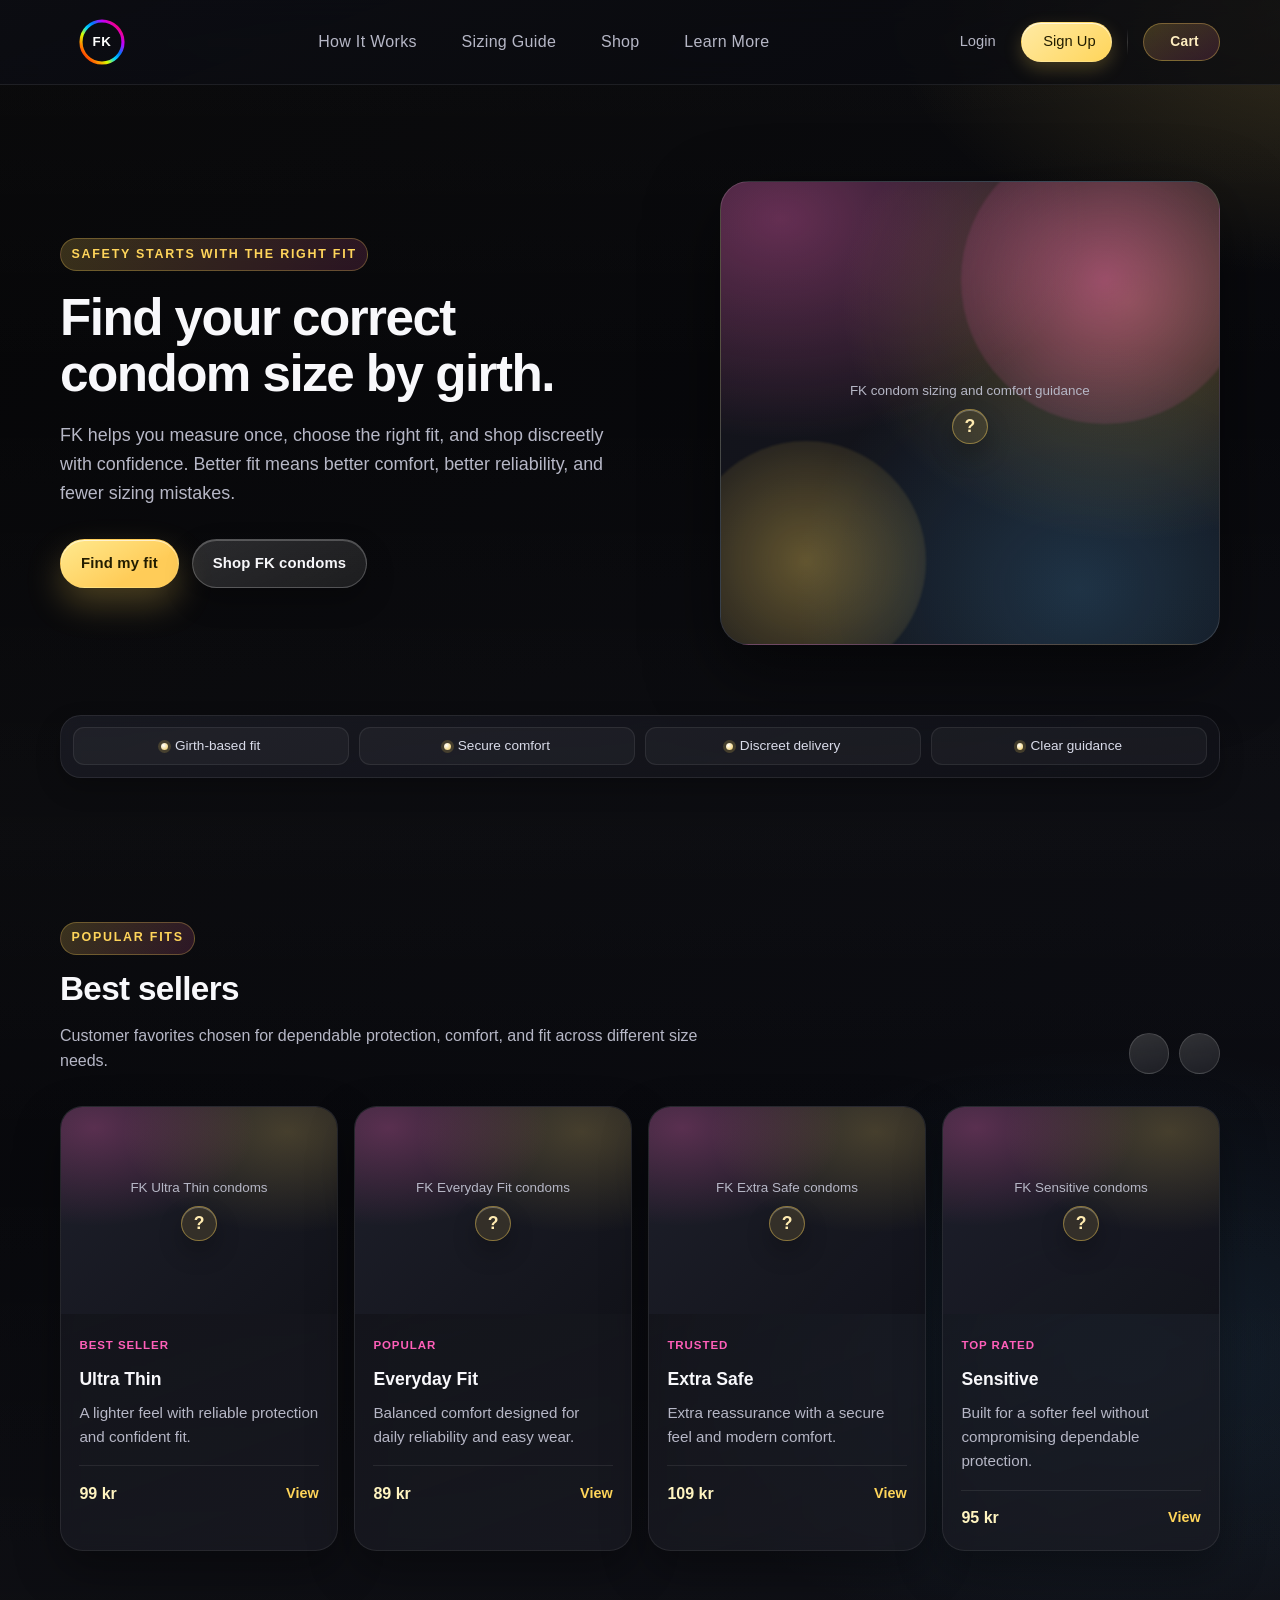
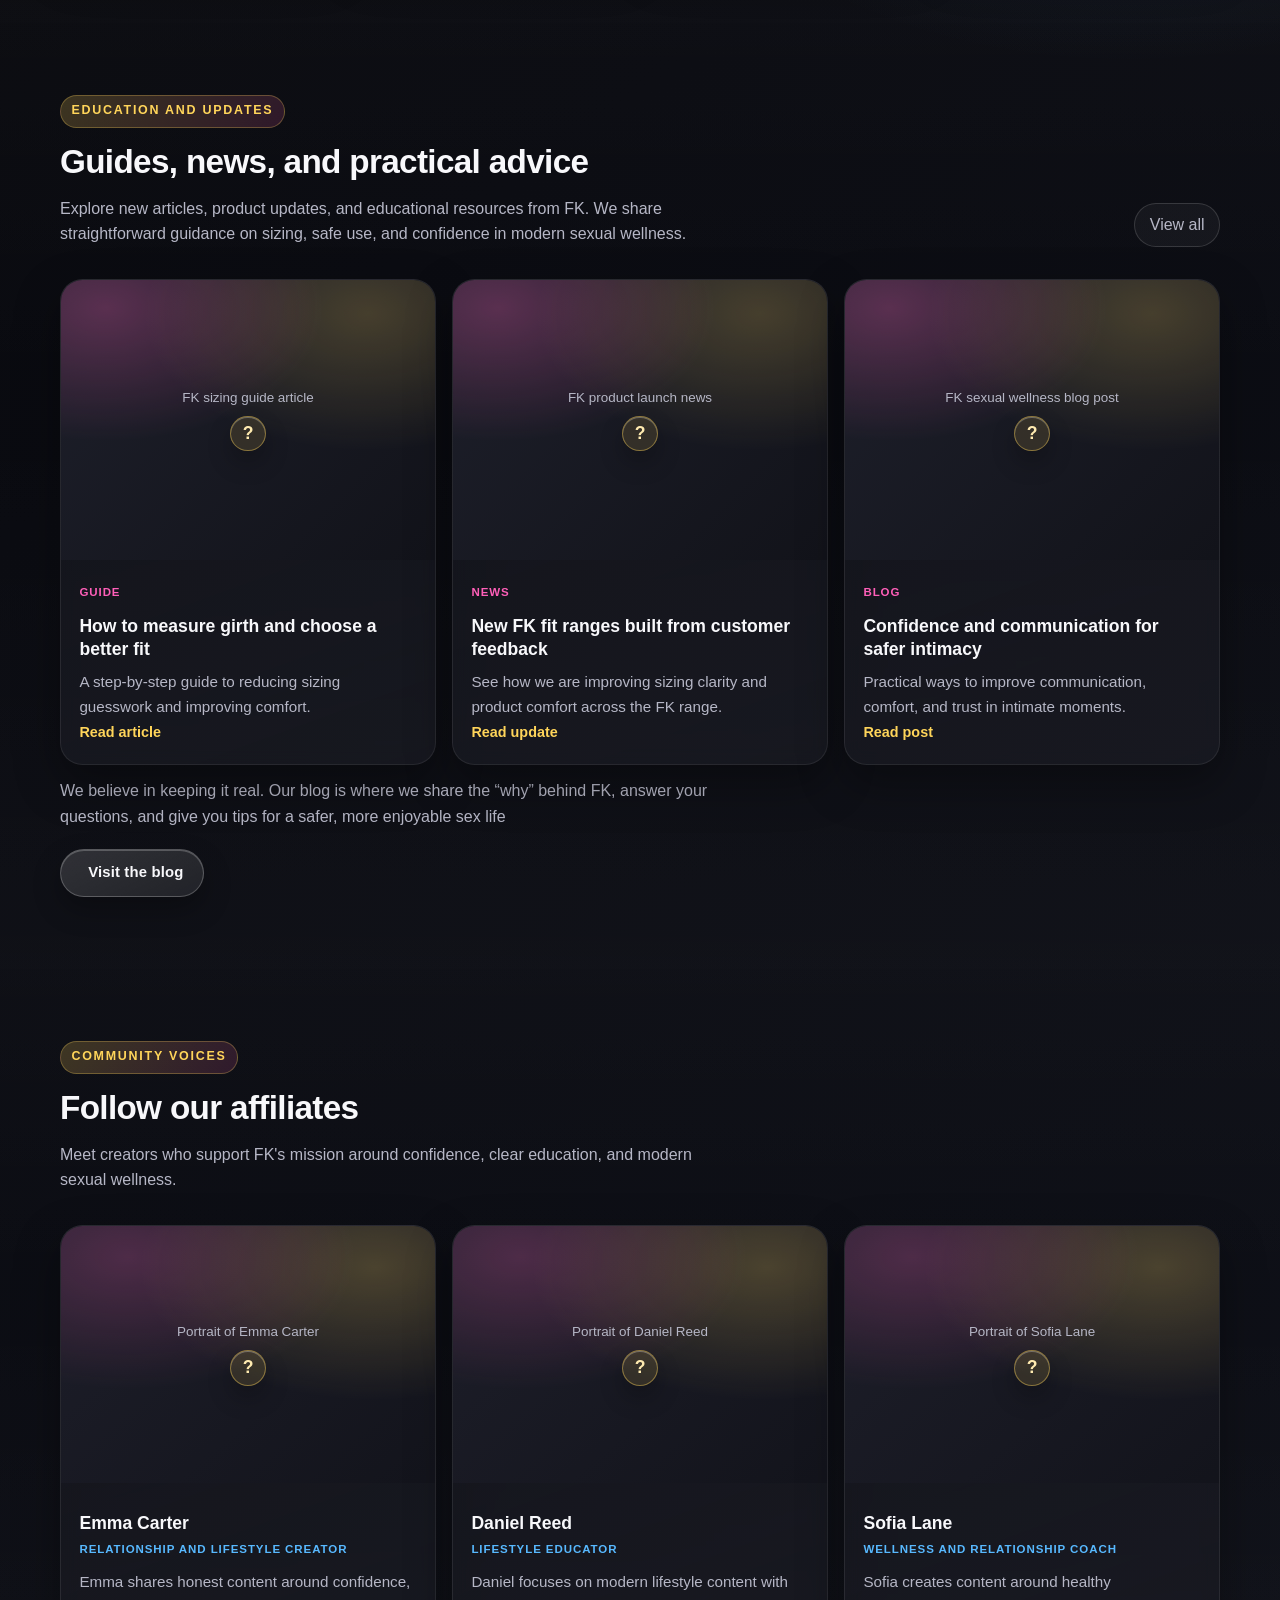
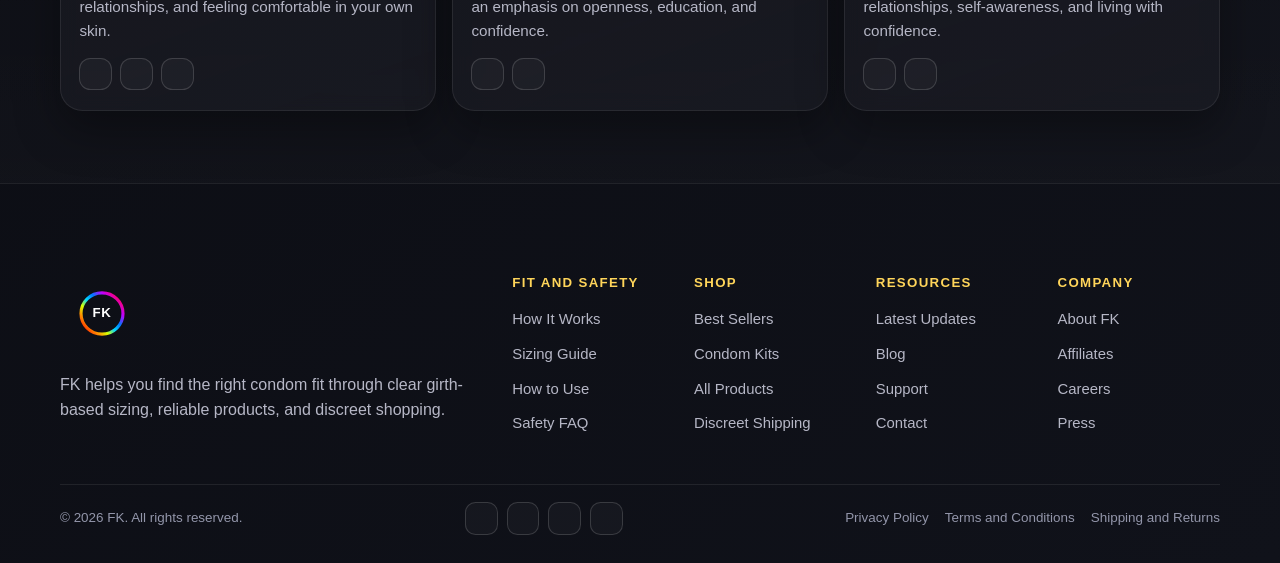
==== commit 0d598be9: "Add Lucide icons to affiliate cards and footer for improved social link visibility" ====
--- a/public/index.html
+++ b/public/index.html
@@ -314,11 +314,20 @@
 
                             <div class="affiliate-card__socials">
                                 <a href="#" class="affiliate-card__social-link"
-                                    aria-label="Visit Emma Carter on Instagram">Instagram</a>
-                                <a href="#" class="affiliate-card__social-link"
-                                    aria-label="Visit Emma Carter on TikTok">TikTok</a>
-                                <a href="#" class="affiliate-card__social-link"
-                                    aria-label="Visit Emma Carter on YouTube">YouTube</a>
+                                    aria-label="Visit Emma Carter on Instagram">
+                                    <i data-lucide="instagram" aria-hidden="true"></i>
+                                    <span class="sr-only">Instagram</span>
+                                </a>
+                                <a href="#" class="affiliate-card__social-link"
+                                    aria-label="Visit Emma Carter on TikTok">
+                                    <i data-lucide="music" aria-hidden="true"></i>
+                                    <span class="sr-only">TikTok</span>
+                                </a>
+                                <a href="#" class="affiliate-card__social-link"
+                                    aria-label="Visit Emma Carter on YouTube">
+                                    <i data-lucide="youtube" aria-hidden="true"></i>
+                                    <span class="sr-only">YouTube</span>
+                                </a>
                             </div>
                         </div>
                     </article>
@@ -339,9 +348,15 @@
 
                             <div class="affiliate-card__socials">
                                 <a href="#" class="affiliate-card__social-link"
-                                    aria-label="Visit Daniel Reed on Instagram">Instagram</a>
-                                <a href="#" class="affiliate-card__social-link"
-                                    aria-label="Visit Daniel Reed on X">X</a>
+                                    aria-label="Visit Daniel Reed on Instagram">
+                                    <i data-lucide="instagram" aria-hidden="true"></i>
+                                    <span class="sr-only">Instagram</span>
+                                </a>
+                                <a href="#" class="affiliate-card__social-link"
+                                    aria-label="Visit Daniel Reed on X">
+                                    <i data-lucide="twitter" aria-hidden="true"></i>
+                                    <span class="sr-only">X</span>
+                                </a>
                             </div>
                         </div>
                     </article>
@@ -362,9 +377,15 @@
 
                             <div class="affiliate-card__socials">
                                 <a href="#" class="affiliate-card__social-link"
-                                    aria-label="Visit Sofia Lane on Instagram">Instagram</a>
-                                <a href="#" class="affiliate-card__social-link"
-                                    aria-label="Visit Sofia Lane on YouTube">YouTube</a>
+                                    aria-label="Visit Sofia Lane on Instagram">
+                                    <i data-lucide="instagram" aria-hidden="true"></i>
+                                    <span class="sr-only">Instagram</span>
+                                </a>
+                                <a href="#" class="affiliate-card__social-link"
+                                    aria-label="Visit Sofia Lane on YouTube">
+                                    <i data-lucide="youtube" aria-hidden="true"></i>
+                                    <span class="sr-only">YouTube</span>
+                                </a>
                             </div>
                         </div>
                     </article>
@@ -436,6 +457,24 @@
 
             <div class="site-footer__bottom">
                 <p class="site-footer__copyright">© 2026 FK. All rights reserved.</p>
+                <div class="site-footer__socials" aria-label="FK social links">
+                    <a href="#" class="site-footer__social-link" aria-label="FK on Instagram">
+                        <i data-lucide="instagram" aria-hidden="true"></i>
+                        <span class="sr-only">Instagram</span>
+                    </a>
+                    <a href="#" class="site-footer__social-link" aria-label="FK on TikTok">
+                        <i data-lucide="music" aria-hidden="true"></i>
+                        <span class="sr-only">TikTok</span>
+                    </a>
+                    <a href="#" class="site-footer__social-link" aria-label="FK on YouTube">
+                        <i data-lucide="youtube" aria-hidden="true"></i>
+                        <span class="sr-only">YouTube</span>
+                    </a>
+                    <a href="#" class="site-footer__social-link" aria-label="FK on X">
+                        <i data-lucide="twitter" aria-hidden="true"></i>
+                        <span class="sr-only">X</span>
+                    </a>
+                </div>
                 <div class="site-footer__legal">
                     <a href="#" class="site-footer__legal-link">Privacy Policy</a>
                     <a href="#" class="site-footer__legal-link">Terms and Conditions</a>
@@ -453,4 +492,4 @@
     <script src="image-fallback.js"></script>
 </body>
 
-</html>+</html>
--- a/public/styles.css
+++ b/public/styles.css
@@ -71,6 +71,18 @@
     flex-shrink: 0;
 }
 
+.sr-only {
+    position: absolute;
+    width: 1px;
+    height: 1px;
+    padding: 0;
+    margin: -1px;
+    overflow: hidden;
+    clip: rect(0, 0, 0, 0);
+    white-space: nowrap;
+    border: 0;
+}
+
 a:focus-visible,
 button:focus-visible {
     outline: none;
@@ -252,7 +264,6 @@
     border-radius: 999px;
     border: 1px solid rgba(255, 213, 90, 0.34);
     background: linear-gradient(150deg, rgba(255, 213, 90, 0.2), rgba(255, 95, 185, 0.14));
-    box-shadow: inset 0 1px 0 rgba(255, 255, 255, 0.2), 0 10px 22px rgba(255, 213, 90, 0.16);
     display: inline-flex;
     align-items: center;
     justify-content: center;
@@ -269,7 +280,6 @@
     transform: translateY(-1px);
     border-color: rgba(255, 213, 90, 0.62);
     background: linear-gradient(150deg, rgba(255, 213, 90, 0.28), rgba(255, 95, 185, 0.2));
-    box-shadow: inset 0 1px 0 rgba(255, 255, 255, 0.3), 0 13px 24px rgba(255, 213, 90, 0.24);
 }
 
 .site-header__cart .lucide {
@@ -875,14 +885,22 @@
 }
 
 .affiliate-card__social-link {
-    font-size: 0.84rem;
+    width: 2.05rem;
+    height: 2.05rem;
     color: var(--text-muted);
-    min-height: 1.95rem;
-    padding: 0.32rem 0.66rem;
-    border-radius: 999px;
+    display: inline-flex;
+    align-items: center;
+    justify-content: center;
+    border-radius: 0.72rem;
     border: 1px solid rgba(255, 255, 255, 0.15);
     background: rgba(255, 255, 255, 0.03);
     transition: all 0.25s ease;
+}
+
+.affiliate-card__social-link .lucide {
+    width: 1rem;
+    height: 1rem;
+    stroke-width: 1.85;
 }
 
 .affiliate-card__social-link:hover,
@@ -954,6 +972,38 @@
 .site-footer__copyright {
     color: var(--text-soft);
     font-size: 0.84rem;
+}
+
+.site-footer__socials {
+    display: inline-flex;
+    align-items: center;
+    gap: 0.55rem;
+}
+
+.site-footer__social-link {
+    width: 2.05rem;
+    height: 2.05rem;
+    border-radius: 0.66rem;
+    border: 1px solid rgba(255, 255, 255, 0.15);
+    background: rgba(255, 255, 255, 0.03);
+    color: var(--text-muted);
+    display: inline-flex;
+    align-items: center;
+    justify-content: center;
+    transition: all 0.25s ease;
+}
+
+.site-footer__social-link .lucide {
+    width: 1rem;
+    height: 1rem;
+    stroke-width: 1.85;
+}
+
+.site-footer__social-link:hover,
+.site-footer__social-link:focus-visible {
+    color: var(--text);
+    border-color: rgba(255, 255, 255, 0.32);
+    background: rgba(255, 255, 255, 0.08);
 }
 
 .site-footer__legal {
